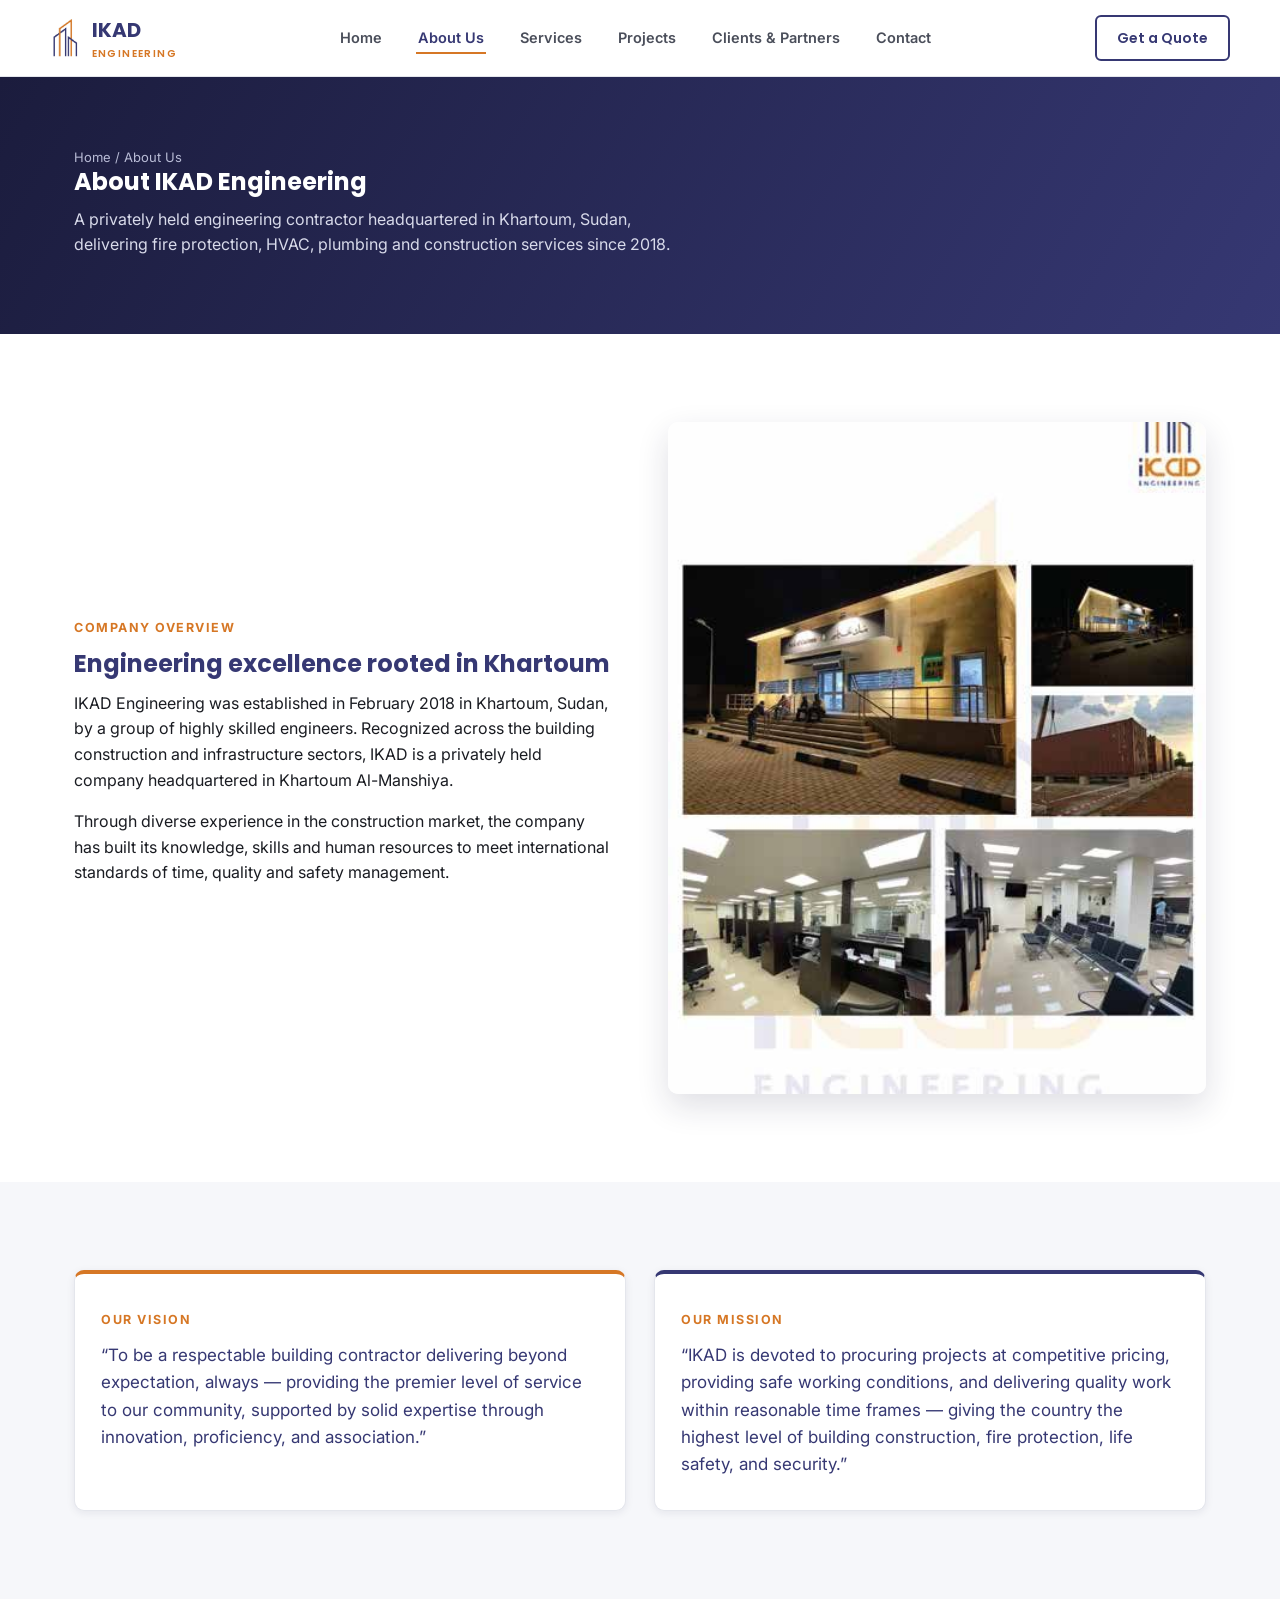
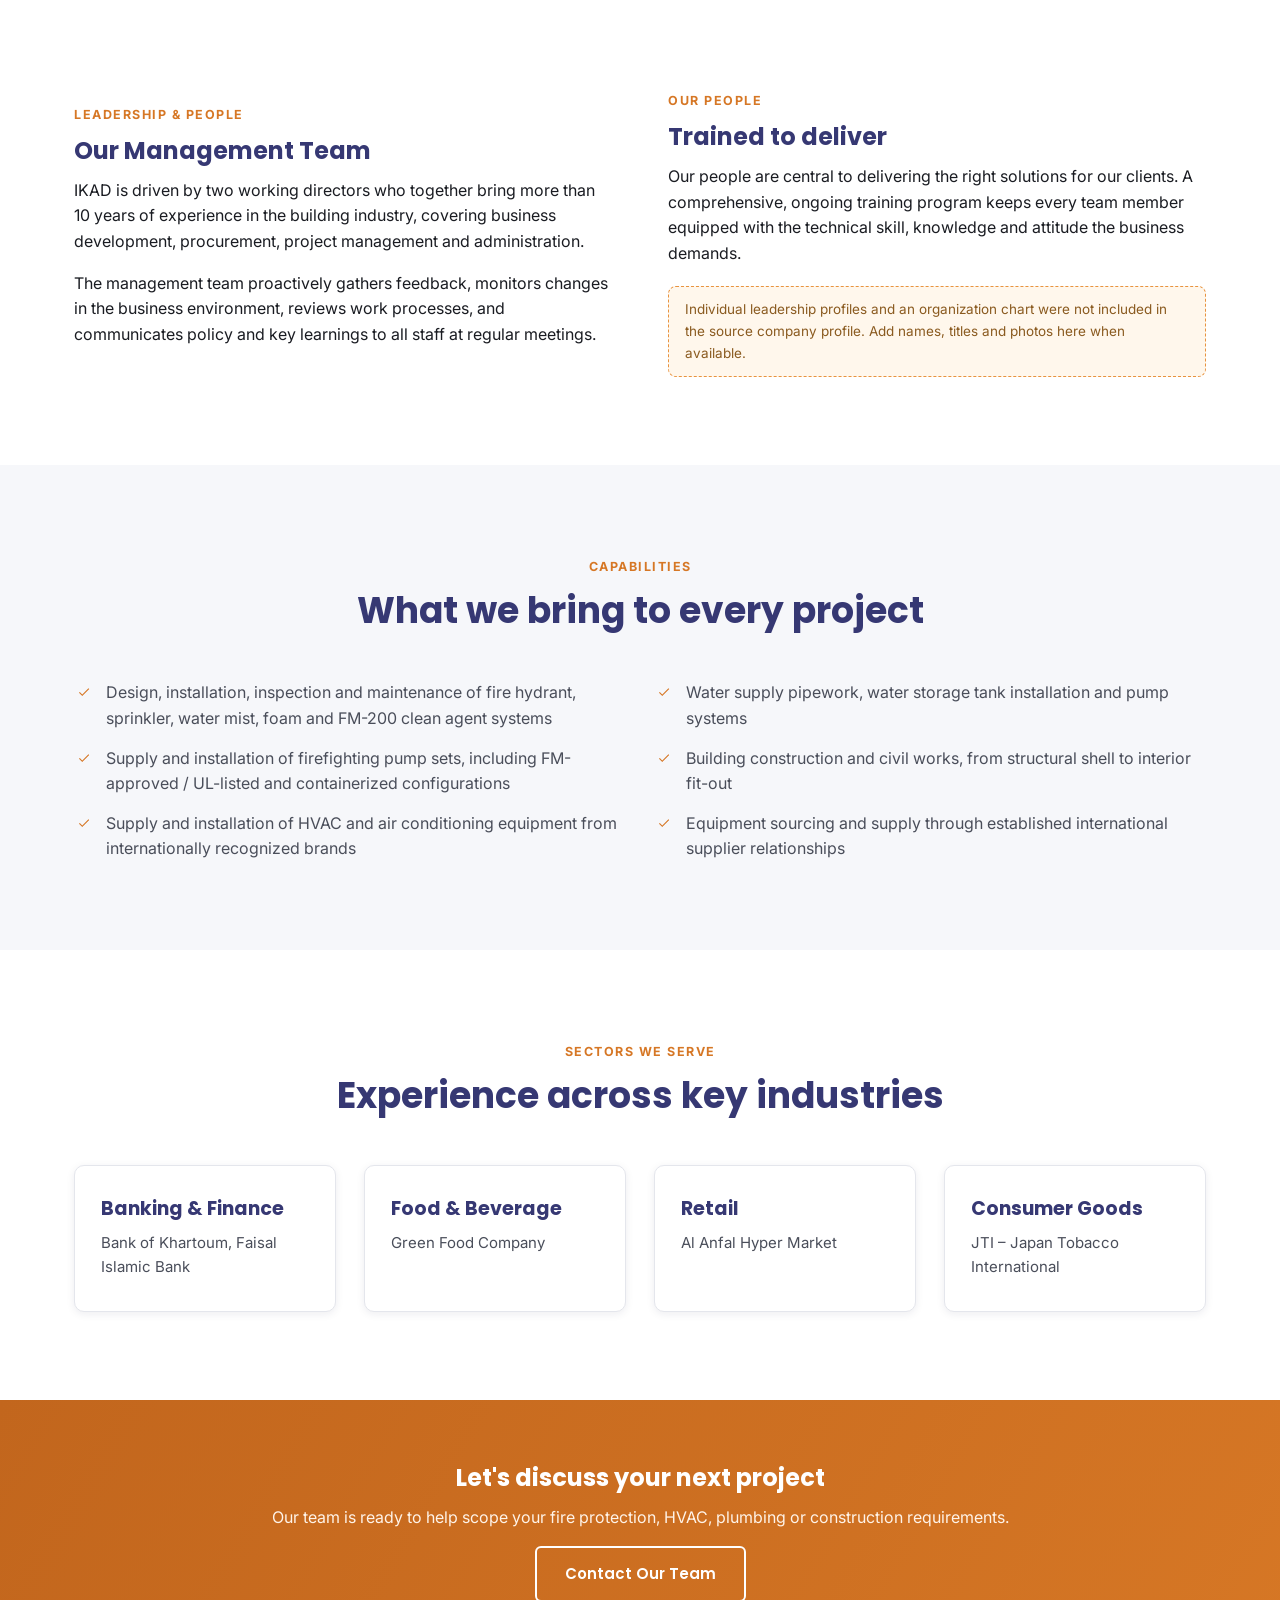
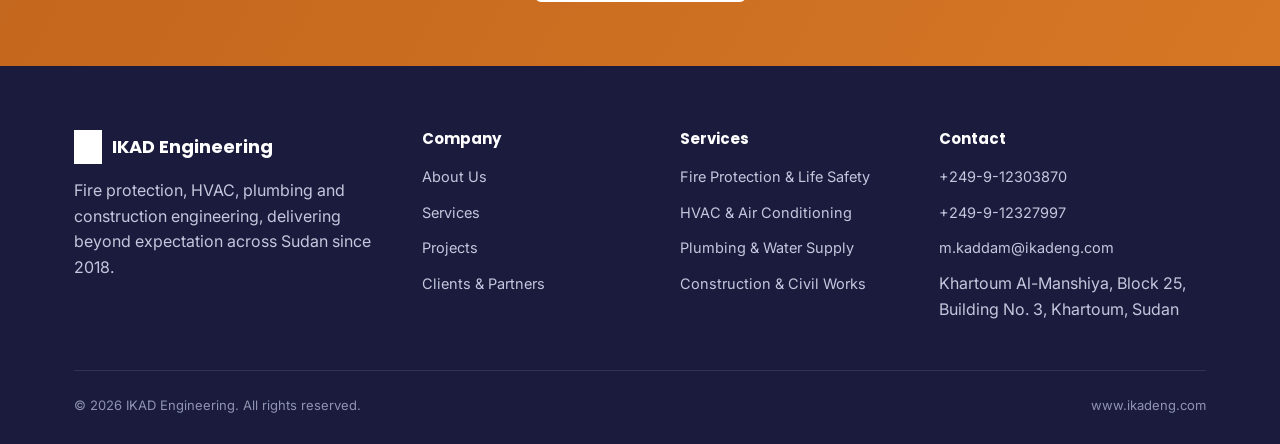
==== about.html @ ea7fb86a "Build IKAD Engineering company profile website Static six-page site (Home, About, Services, Projects" ====
<!DOCTYPE html>
<html lang="en">
<head>
<meta charset="UTF-8">
<meta name="viewport" content="width=device-width, initial-scale=1.0">
<title>About IKAD Engineering | Vision, Mission &amp; Capabilities</title>
<meta name="description" content="Learn about IKAD Engineering — a Khartoum-based contractor established in 2018, our vision, mission, management team and engineering capabilities.">
<link rel="canonical" href="https://www.ikadeng.com/about.html">
<meta property="og:title" content="About IKAD Engineering">
<meta property="og:description" content="Our vision, mission, management team and engineering capabilities.">
<meta property="og:image" content="assets/img/projects/construction-shell.jpg">
<link rel="icon" type="image/png" href="assets/img/brand/favicon-32.png">
<link rel="preconnect" href="https://fonts.googleapis.com">
<link href="https://fonts.googleapis.com/css2?family=Inter:wght@400;500;600;700&family=Poppins:wght@600;700;800&display=swap" rel="stylesheet">
<link rel="stylesheet" href="assets/css/style.css">
<script>document.documentElement.classList.add("js");</script>
</head>
<body>

<header class="site-header">
  <div class="container nav">
    <a href="index.html" class="brand">
      <img src="assets/img/brand/ikad-icon.png" alt="IKAD Engineering logo" width="38" height="46">
      <span>IKAD<span class="brand-sub">ENGINEERING</span></span>
    </a>
    <nav aria-label="Primary">
      <ul class="nav-links">
        <li><a href="index.html">Home</a></li>
        <li><a href="about.html">About Us</a></li>
        <li><a href="services.html">Services</a></li>
        <li><a href="projects.html">Projects</a></li>
        <li><a href="clients.html">Clients &amp; Partners</a></li>
        <li><a href="contact.html">Contact</a></li>
      </ul>
    </nav>
    <div class="nav-cta">
      <a href="contact.html" class="btn btn-outline-dark">Get a Quote</a>
      <button class="nav-toggle" aria-label="Toggle menu" aria-expanded="false"><span></span><span></span><span></span></button>
    </div>
  </div>
</header>

<main>
  <section class="page-hero">
    <div class="container">
      <div class="breadcrumb"><a href="index.html">Home</a> / About Us</div>
      <h1>About IKAD Engineering</h1>
      <p style="color:#d8daea;max-width:60ch;">A privately held engineering contractor headquartered in Khartoum, Sudan, delivering fire protection, HVAC, plumbing and construction services since 2018.</p>
    </div>
  </section>

  <section>
    <div class="container two-col">
      <div class="reveal">
        <span class="eyebrow">Company Overview</span>
        <h2>Engineering excellence rooted in Khartoum</h2>
        <p>IKAD Engineering was established in February 2018 in Khartoum, Sudan, by a group of highly skilled engineers. Recognized across the building construction and infrastructure sectors, IKAD is a privately held company headquartered in Khartoum Al-Manshiya.</p>
        <p>Through diverse experience in the construction market, the company has built its knowledge, skills and human resources to meet international standards of time, quality and safety management.</p>
      </div>
      <div class="hero-media reveal">
        <img src="assets/img/projects/construction-shell.jpg" alt="Building under construction, part of IKAD Engineering's civil works" loading="lazy">
      </div>
    </div>
  </section>

  <section class="bg-soft">
    <div class="container">
      <div class="grid grid-2">
        <div class="card reveal" style="border-top:4px solid var(--orange-500);">
          <span class="eyebrow">Our Vision</span>
          <p style="font-size:17px;color:var(--navy-700);">&ldquo;To be a respectable building contractor delivering beyond expectation, always &mdash; providing the premier level of service to our community, supported by solid expertise through innovation, proficiency, and association.&rdquo;</p>
        </div>
        <div class="card reveal" style="border-top:4px solid var(--navy-700);">
          <span class="eyebrow">Our Mission</span>
          <p style="font-size:17px;color:var(--navy-700);">&ldquo;IKAD is devoted to procuring projects at competitive pricing, providing safe working conditions, and delivering quality work within reasonable time frames &mdash; giving the country the highest level of building construction, fire protection, life safety, and security.&rdquo;</p>
        </div>
      </div>
    </div>
  </section>

  <section>
    <div class="container two-col">
      <div class="reveal">
        <span class="eyebrow">Leadership &amp; People</span>
        <h2>Our Management Team</h2>
        <p>IKAD is driven by two working directors who together bring more than 10 years of experience in the building industry, covering business development, procurement, project management and administration.</p>
        <p>The management team proactively gathers feedback, monitors changes in the business environment, reviews work processes, and communicates policy and key learnings to all staff at regular meetings.</p>
      </div>
      <div class="reveal">
        <span class="eyebrow">Our People</span>
        <h2>Trained to deliver</h2>
        <p>Our people are central to delivering the right solutions for our clients. A comprehensive, ongoing training program keeps every team member equipped with the technical skill, knowledge and attitude the business demands.</p>
        <div class="placeholder-note">Individual leadership profiles and an organization chart were not included in the source company profile. Add names, titles and photos here when available.</div>
      </div>
    </div>
  </section>

  <section class="bg-soft">
    <div class="container">
      <div class="section-head center reveal">
        <span class="eyebrow">Capabilities</span>
        <h2>What we bring to every project</h2>
      </div>
      <div class="grid grid-2">
        <ul class="check-list reveal">
          <li>Design, installation, inspection and maintenance of fire hydrant, sprinkler, water mist, foam and FM-200 clean agent systems</li>
          <li>Supply and installation of firefighting pump sets, including FM-approved / UL-listed and containerized configurations</li>
          <li>Supply and installation of HVAC and air conditioning equipment from internationally recognized brands</li>
        </ul>
        <ul class="check-list reveal">
          <li>Water supply pipework, water storage tank installation and pump systems</li>
          <li>Building construction and civil works, from structural shell to interior fit-out</li>
          <li>Equipment sourcing and supply through established international supplier relationships</li>
        </ul>
      </div>
    </div>
  </section>

  <section>
    <div class="container">
      <div class="section-head center reveal">
        <span class="eyebrow">Sectors We Serve</span>
        <h2>Experience across key industries</h2>
      </div>
      <div class="grid grid-4">
        <div class="card reveal"><h3>Banking &amp; Finance</h3><p>Bank of Khartoum, Faisal Islamic Bank</p></div>
        <div class="card reveal"><h3>Food &amp; Beverage</h3><p>Green Food Company</p></div>
        <div class="card reveal"><h3>Retail</h3><p>Al Anfal Hyper Market</p></div>
        <div class="card reveal"><h3>Consumer Goods</h3><p>JTI &ndash; Japan Tobacco International</p></div>
      </div>
    </div>
  </section>

  <section class="cta-band">
    <div class="container">
      <h2>Let's discuss your next project</h2>
      <p>Our team is ready to help scope your fire protection, HVAC, plumbing or construction requirements.</p>
      <a href="contact.html" class="btn btn-outline">Contact Our Team</a>
    </div>
  </section>
</main>

<footer class="site-footer">
  <div class="container">
    <div class="footer-grid">
      <div>
        <div class="footer-brand">
          <img src="assets/img/brand/ikad-icon.png" alt="">
          <span>IKAD Engineering</span>
        </div>
        <p>Fire protection, HVAC, plumbing and construction engineering, delivering beyond expectation across Sudan since 2018.</p>
      </div>
      <div>
        <h4>Company</h4>
        <ul>
          <li><a href="about.html">About Us</a></li>
          <li><a href="services.html">Services</a></li>
          <li><a href="projects.html">Projects</a></li>
          <li><a href="clients.html">Clients &amp; Partners</a></li>
        </ul>
      </div>
      <div>
        <h4>Services</h4>
        <ul>
          <li><a href="services.html#fire-protection">Fire Protection &amp; Life Safety</a></li>
          <li><a href="services.html#hvac">HVAC &amp; Air Conditioning</a></li>
          <li><a href="services.html#plumbing">Plumbing &amp; Water Supply</a></li>
          <li><a href="services.html#construction">Construction &amp; Civil Works</a></li>
        </ul>
      </div>
      <div>
        <h4>Contact</h4>
        <ul>
          <li><a href="tel:+249912303870">+249-9-12303870</a></li>
          <li><a href="tel:+249912327997">+249-9-12327997</a></li>
          <li><a href="mailto:m.kaddam@ikadeng.com">m.kaddam@ikadeng.com</a></li>
          <li>Khartoum Al-Manshiya, Block 25, Building No. 3, Khartoum, Sudan</li>
        </ul>
      </div>
    </div>
    <div class="footer-bottom">
      <span>&copy; <span data-year></span> IKAD Engineering. All rights reserved.</span>
      <span>www.ikadeng.com</span>
    </div>
  </div>
</footer>
<div class="mobile-bar">
  <div class="row">
    <a class="call" href="tel:+249912303870">Call Us</a>
    <a class="email" href="mailto:m.kaddam@ikadeng.com">Email Us</a>
  </div>
</div>
<script src="assets/js/main.js"></script>
</body>
</html>
---- assets/css/style.css ----
/* IKAD Engineering — brand colors extracted directly from the company logo */
:root{
  --navy-900:#1b1c3d;
  --navy-800:#242659;
  --navy-700:#363873; /* primary brand navy */
  --navy-600:#454894;
  --orange-600:#c2661d;
  --orange-500:#d67725; /* primary brand orange */
  --orange-400:#e8933f;
  --orange-100:#fbe8d6;
  --ink:#1a1c22;
  --ink-soft:#4a4e5a;
  --paper:#ffffff;
  --paper-soft:#f6f7fa;
  --line:#e4e6ec;
  --radius:10px;
  --shadow-sm:0 2px 8px rgba(27,28,61,0.08);
  --shadow-md:0 12px 32px rgba(27,28,61,0.14);
  --container:1180px;
  --font-head:"Poppins", "Segoe UI", Arial, sans-serif;
  --font-body:"Inter", "Segoe UI", Arial, sans-serif;
}

*,*::before,*::after{box-sizing:border-box;}
html{scroll-behavior:smooth;}
body{
  margin:0;
  font-family:var(--font-body);
  color:var(--ink);
  background:var(--paper);
  line-height:1.6;
  -webkit-font-smoothing:antialiased;
}
img{max-width:100%;display:block;}
a{color:inherit;text-decoration:none;}
h1,h2,h3,h4{font-family:var(--font-head);line-height:1.2;margin:0 0 .5em;color:var(--navy-700);}
p{margin:0 0 1em;}
ul{margin:0;padding:0;}
.container{max-width:var(--container);margin:0 auto;padding:0 24px;}
.visually-hidden{position:absolute;width:1px;height:1px;overflow:hidden;clip:rect(0,0,0,0);white-space:nowrap;}
section{padding:88px 0;}
@media (max-width:768px){ section{padding:56px 0;} }

/* Buttons */
.btn{
  display:inline-flex;align-items:center;justify-content:center;gap:8px;
  padding:14px 28px;border-radius:6px;font-weight:600;font-size:15px;
  border:2px solid transparent;cursor:pointer;transition:all .2s ease;
  font-family:var(--font-head);
}
.btn-primary{background:var(--orange-500);color:#fff;}
.btn-primary:hover{background:var(--orange-600);}
.btn-outline{border-color:#fff;color:#fff;}
.btn-outline:hover{background:#fff;color:var(--navy-700);}
.btn-outline-dark{border-color:var(--navy-700);color:var(--navy-700);}
.btn-outline-dark:hover{background:var(--navy-700);color:#fff;}

/* Header */
.site-header{
  position:sticky;top:0;z-index:100;background:rgba(255,255,255,.97);
  border-bottom:1px solid var(--line);backdrop-filter:blur(6px);
}
.nav{display:flex;align-items:center;justify-content:space-between;padding:14px 0;}
.brand{display:flex;align-items:center;gap:10px;font-family:var(--font-head);font-weight:700;font-size:20px;color:var(--navy-700);}
.brand img{height:38px;width:auto;}
.brand .brand-sub{display:block;font-size:10px;letter-spacing:.14em;font-weight:600;color:var(--orange-500);}
.nav-links{display:flex;gap:32px;list-style:none;align-items:center;}
.nav-links a{font-weight:600;font-size:14.5px;color:var(--ink-soft);padding:6px 2px;border-bottom:2px solid transparent;transition:all .2s;}
.nav-links a:hover,.nav-links a.active{color:var(--navy-700);border-color:var(--orange-500);}
.nav-cta{display:flex;align-items:center;gap:14px;}
.nav-cta .btn{padding:10px 20px;font-size:14px;}
.nav-toggle{display:none;background:none;border:none;cursor:pointer;padding:6px;}
.nav-toggle span{display:block;width:24px;height:2px;background:var(--navy-700);margin:5px 0;transition:.2s;}

@media (max-width:960px){
  .nav-links{
    position:fixed;top:64px;right:0;left:0;height:calc(100vh - 64px);background:#fff;flex-direction:column;
    padding:32px 24px;gap:20px;transform:translateX(100%);transition:transform .25s ease;
    overflow-y:auto;
  }
  .nav-links.open{transform:translateX(0);}
  .nav-toggle{display:block;}
  .nav-cta .btn-outline-dark{display:none;}
}

/* Hero */
.hero{
  position:relative;color:#fff;background:linear-gradient(135deg,var(--navy-900) 0%,var(--navy-700) 60%,var(--navy-600) 100%);
  padding:120px 0 100px;overflow:hidden;
}
.hero::after{
  content:"";position:absolute;right:-10%;top:-20%;width:60%;height:140%;
  background:radial-gradient(circle,rgba(214,119,37,.25) 0%,rgba(214,119,37,0) 70%);
}
.hero .container{position:relative;z-index:1;display:grid;grid-template-columns:1.1fr .9fr;gap:56px;align-items:center;}
.hero-eyebrow{display:inline-block;color:var(--orange-400);font-weight:700;letter-spacing:.12em;font-size:13px;text-transform:uppercase;margin-bottom:18px;}
.hero h1{color:#fff;font-size:clamp(32px,4.4vw,52px);margin-bottom:20px;}
.hero p.lead{color:#d8daea;font-size:18px;max-width:52ch;margin-bottom:32px;}
.hero-actions{display:flex;gap:16px;flex-wrap:wrap;margin-bottom:40px;}
.hero-stats{display:flex;gap:36px;flex-wrap:wrap;}
.hero-stats div{border-left:3px solid var(--orange-500);padding-left:14px;}
.hero-stats strong{display:block;font-family:var(--font-head);font-size:26px;color:#fff;}
.hero-stats span{font-size:13px;color:#c3c6dc;}
.hero-media{position:relative;border-radius:var(--radius);overflow:hidden;box-shadow:var(--shadow-md);}
.hero-media img{width:100%;height:100%;object-fit:cover;aspect-ratio:4/5;}
@media (max-width:900px){
  .hero .container{grid-template-columns:1fr;}
  .hero{padding:56px 0 64px;}
}

/* Section headers */
.section-head{max-width:720px;margin:0 0 48px;}
.eyebrow{display:inline-block;color:var(--orange-500);font-weight:700;letter-spacing:.12em;font-size:12.5px;text-transform:uppercase;margin-bottom:12px;}
.section-head h2{font-size:clamp(26px,3vw,36px);}
.section-head p{color:var(--ink-soft);font-size:16.5px;}
.section-head.center{margin-left:auto;margin-right:auto;text-align:center;}

/* Cards / grids */
.grid{display:grid;gap:28px;}
.grid-3{grid-template-columns:repeat(3,1fr);}
.grid-4{grid-template-columns:repeat(4,1fr);}
.grid-2{grid-template-columns:repeat(2,1fr);}
@media (max-width:960px){.grid-3,.grid-4{grid-template-columns:repeat(2,1fr);}}
@media (max-width:640px){.grid-3,.grid-4,.grid-2{grid-template-columns:1fr;}}

.card{
  background:#fff;border:1px solid var(--line);border-radius:var(--radius);
  padding:32px 26px;box-shadow:var(--shadow-sm);transition:transform .2s ease,box-shadow .2s ease;
}
.card:hover{transform:translateY(-4px);box-shadow:var(--shadow-md);}
.card .icon{
  width:52px;height:52px;border-radius:12px;background:var(--orange-100);
  display:flex;align-items:center;justify-content:center;margin-bottom:18px;color:var(--orange-500);
}
.card h3{font-size:19px;margin-bottom:10px;}
.card p{color:var(--ink-soft);font-size:15px;margin-bottom:0;}

.bg-soft{background:var(--paper-soft);}
.bg-navy{background:var(--navy-700);color:#fff;}
.bg-navy h2,.bg-navy h3,.bg-navy .eyebrow{color:#fff;}
.bg-navy p{color:#d8daea;}

/* Services */
.service-block{display:grid;grid-template-columns:.85fr 1.15fr;gap:48px;align-items:start;padding:56px 0;border-bottom:1px solid var(--line);}
.service-block:last-child{border-bottom:none;}
.service-block .tag{display:inline-block;background:var(--orange-100);color:var(--orange-600);font-weight:700;font-size:12px;letter-spacing:.08em;text-transform:uppercase;padding:6px 12px;border-radius:20px;margin-bottom:14px;}
.sub-services{display:grid;gap:16px;}
.sub-service{background:var(--paper-soft);border-radius:8px;padding:18px 20px;border-left:3px solid var(--orange-500);}
.sub-service h4{margin:0 0 6px;font-size:16px;color:var(--navy-700);}
.sub-service p{margin:0;font-size:14.5px;color:var(--ink-soft);}
@media (max-width:860px){.service-block{grid-template-columns:1fr;gap:24px;}}

/* Timeline / list */
.check-list{list-style:none;margin:0;padding:0;display:grid;gap:14px;}
.check-list li{display:flex;gap:12px;align-items:flex-start;color:var(--ink-soft);}
.check-list li::before{content:"";flex:0 0 auto;width:20px;height:20px;margin-top:2px;border-radius:50%;background:var(--orange-500);
  -webkit-mask:url("data:image/svg+xml;utf8,<svg xmlns='http://www.w3.org/2000/svg' viewBox='0 0 24 24'><path fill='black' d='M9 16.2 4.8 12l-1.4 1.4L9 19 21 7l-1.4-1.4z'/></svg>") center/14px no-repeat;
  mask:url("data:image/svg+xml;utf8,<svg xmlns='http://www.w3.org/2000/svg' viewBox='0 0 24 24'><path fill='black' d='M9 16.2 4.8 12l-1.4 1.4L9 19 21 7l-1.4-1.4z'/></svg>") center/14px no-repeat;
}

/* Projects */
.filter-bar{display:flex;gap:10px;flex-wrap:wrap;margin-bottom:36px;}
.filter-btn{
  background:#fff;border:1px solid var(--line);color:var(--ink-soft);font-weight:600;font-size:14px;
  padding:9px 18px;border-radius:24px;cursor:pointer;transition:.2s;
}
.filter-btn:hover{border-color:var(--orange-500);color:var(--orange-500);}
.filter-btn.active{background:var(--navy-700);border-color:var(--navy-700);color:#fff;}
.project-card{border:1px solid var(--line);border-radius:var(--radius);overflow:hidden;background:#fff;box-shadow:var(--shadow-sm);transition:transform .2s,box-shadow .2s;}
.project-card:hover{transform:translateY(-4px);box-shadow:var(--shadow-md);}
.project-card .thumb{aspect-ratio:4/3;overflow:hidden;background:var(--paper-soft);}
.project-card .thumb img{width:100%;height:100%;object-fit:cover;}
.project-card .body{padding:20px 22px 24px;}
.project-card .status{display:inline-block;font-size:11.5px;font-weight:700;letter-spacing:.06em;text-transform:uppercase;color:#2f8a4c;background:#e6f6ea;padding:4px 10px;border-radius:20px;margin-bottom:10px;}
.project-card h3{font-size:18px;margin-bottom:4px;}
.project-card .meta{font-size:13.5px;color:var(--ink-soft);margin-bottom:10px;}
.project-card .scope{font-size:14px;color:var(--ink-soft);}

/* Logos strip */
.logo-strip{display:flex;flex-wrap:wrap;gap:36px;align-items:center;justify-content:center;}
.logo-strip .chip{
  border:1px solid var(--line);border-radius:8px;padding:14px 22px;font-weight:700;
  color:var(--navy-700);background:#fff;font-family:var(--font-head);font-size:15px;letter-spacing:.02em;
}

/* Timeline management */
.two-col{display:grid;grid-template-columns:1fr 1fr;gap:56px;align-items:center;}
@media (max-width:860px){.two-col{grid-template-columns:1fr;}}

/* CTA band */
.cta-band{background:linear-gradient(120deg,var(--orange-600),var(--orange-500));color:#fff;padding:64px 0;text-align:center;}
.cta-band h2{color:#fff;}
.cta-band p{color:#fff3e8;}

/* Contact */
.contact-grid{display:grid;grid-template-columns:.9fr 1.1fr;gap:48px;}
@media (max-width:860px){.contact-grid{grid-template-columns:1fr;}}
.contact-info-card{background:var(--navy-700);color:#fff;border-radius:var(--radius);padding:36px;}
.contact-info-card h3{color:#fff;}
.contact-info-item{display:flex;gap:14px;margin-bottom:22px;align-items:flex-start;}
.contact-info-item .ico{flex:0 0 auto;width:38px;height:38px;border-radius:8px;background:rgba(255,255,255,.12);display:flex;align-items:center;justify-content:center;}
.contact-info-item a,.contact-info-item span{color:#e4e6f4;font-size:14.5px;}
.form-field{margin-bottom:20px;}
.form-field label{display:block;font-weight:600;font-size:14px;margin-bottom:6px;color:var(--navy-700);}
.form-field input,.form-field select,.form-field textarea{
  width:100%;padding:13px 14px;border:1px solid var(--line);border-radius:6px;font-family:var(--font-body);font-size:15px;
  background:#fff;transition:border-color .2s;
}
.form-field input:focus,.form-field select:focus,.form-field textarea:focus{outline:none;border-color:var(--orange-500);}
.form-row{display:grid;grid-template-columns:1fr 1fr;gap:20px;}
@media (max-width:600px){.form-row{grid-template-columns:1fr;}}
.form-note{font-size:13px;color:var(--ink-soft);margin-top:10px;}
.map-wrap{border-radius:var(--radius);overflow:hidden;border:1px solid var(--line);margin-top:28px;}
.map-wrap iframe{width:100%;height:320px;border:0;display:block;}

/* Footer */
.site-footer{background:var(--navy-900);color:#c3c6dc;padding:64px 0 28px;}
.footer-grid{display:grid;grid-template-columns:1.4fr 1fr 1fr 1.2fr;gap:36px;margin-bottom:48px;}
@media (max-width:860px){.footer-grid{grid-template-columns:1fr 1fr;}}
@media (max-width:520px){.footer-grid{grid-template-columns:1fr;}}
.footer-grid h4{color:#fff;font-size:15px;margin-bottom:16px;}
.footer-grid ul{list-style:none;display:grid;gap:10px;}
.footer-grid a{font-size:14.5px;color:#c3c6dc;transition:color .2s;}
.footer-grid a:hover{color:var(--orange-400);}
.footer-brand{display:flex;align-items:center;gap:10px;margin-bottom:14px;}
.footer-brand img{height:34px;filter:brightness(0) invert(1);}
.footer-brand span{font-family:var(--font-head);font-weight:700;color:#fff;font-size:18px;}
.footer-bottom{border-top:1px solid rgba(255,255,255,.1);padding-top:24px;display:flex;justify-content:space-between;flex-wrap:wrap;gap:12px;font-size:13px;color:#8f93b0;}

/* Sticky mobile call/whatsapp bar */
.mobile-bar{
  display:none;position:fixed;bottom:0;left:0;right:0;z-index:200;background:#fff;
  border-top:1px solid var(--line);box-shadow:0 -4px 16px rgba(0,0,0,.08);
}
.mobile-bar .row{display:flex;}
.mobile-bar a{flex:1;text-align:center;padding:14px 8px;font-weight:700;font-size:14px;}
.mobile-bar a.call{background:var(--navy-700);color:#fff;}
.mobile-bar a.email{background:var(--orange-500);color:#fff;}
@media (max-width:640px){
  .mobile-bar{display:block;}
  body{padding-bottom:54px;}
}

/* Reveal animation — only hides content once JS confirms it can reveal it again
   (see the inline script in <head>); without JS, .reveal content is fully visible. */
.js .reveal{opacity:0;transform:translateY(18px);transition:opacity .6s ease,transform .6s ease;}
.js .reveal.in{opacity:1;transform:none;}
@media (prefers-reduced-motion: reduce){
  .js .reveal{opacity:1;transform:none;transition:none;}
  html{scroll-behavior:auto;}
}

/* Page hero (interior pages) */
.page-hero{background:linear-gradient(120deg,var(--navy-900),var(--navy-700));color:#fff;padding:70px 0 60px;}
.page-hero h1{color:#fff;margin-bottom:10px;}
.breadcrumb{font-size:13px;color:#b9bcd6;}
.breadcrumb a{color:#b9bcd6;}
.breadcrumb a:hover{color:#fff;}

.placeholder-note{
  background:#fff7ec;border:1px dashed var(--orange-400);color:#8a5a1f;font-size:13.5px;
  padding:12px 16px;border-radius:8px;margin-top:20px;
}
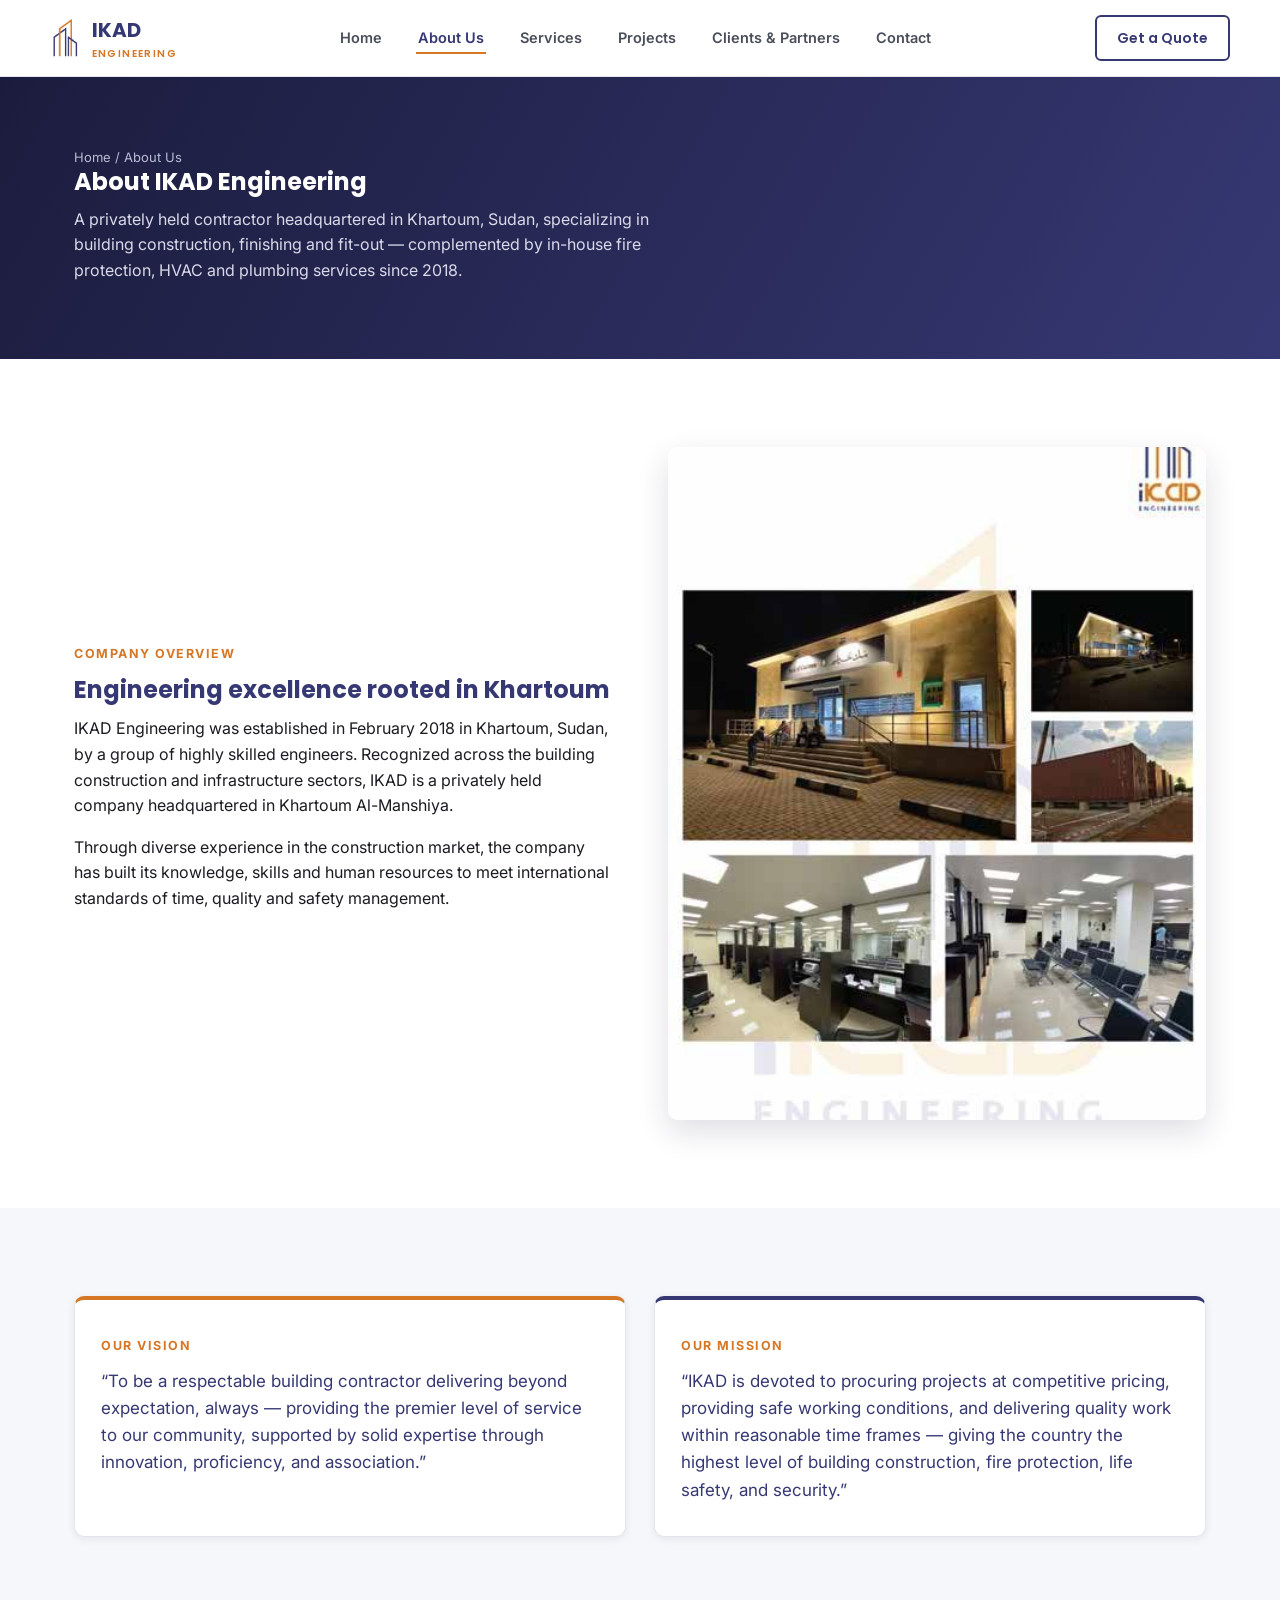
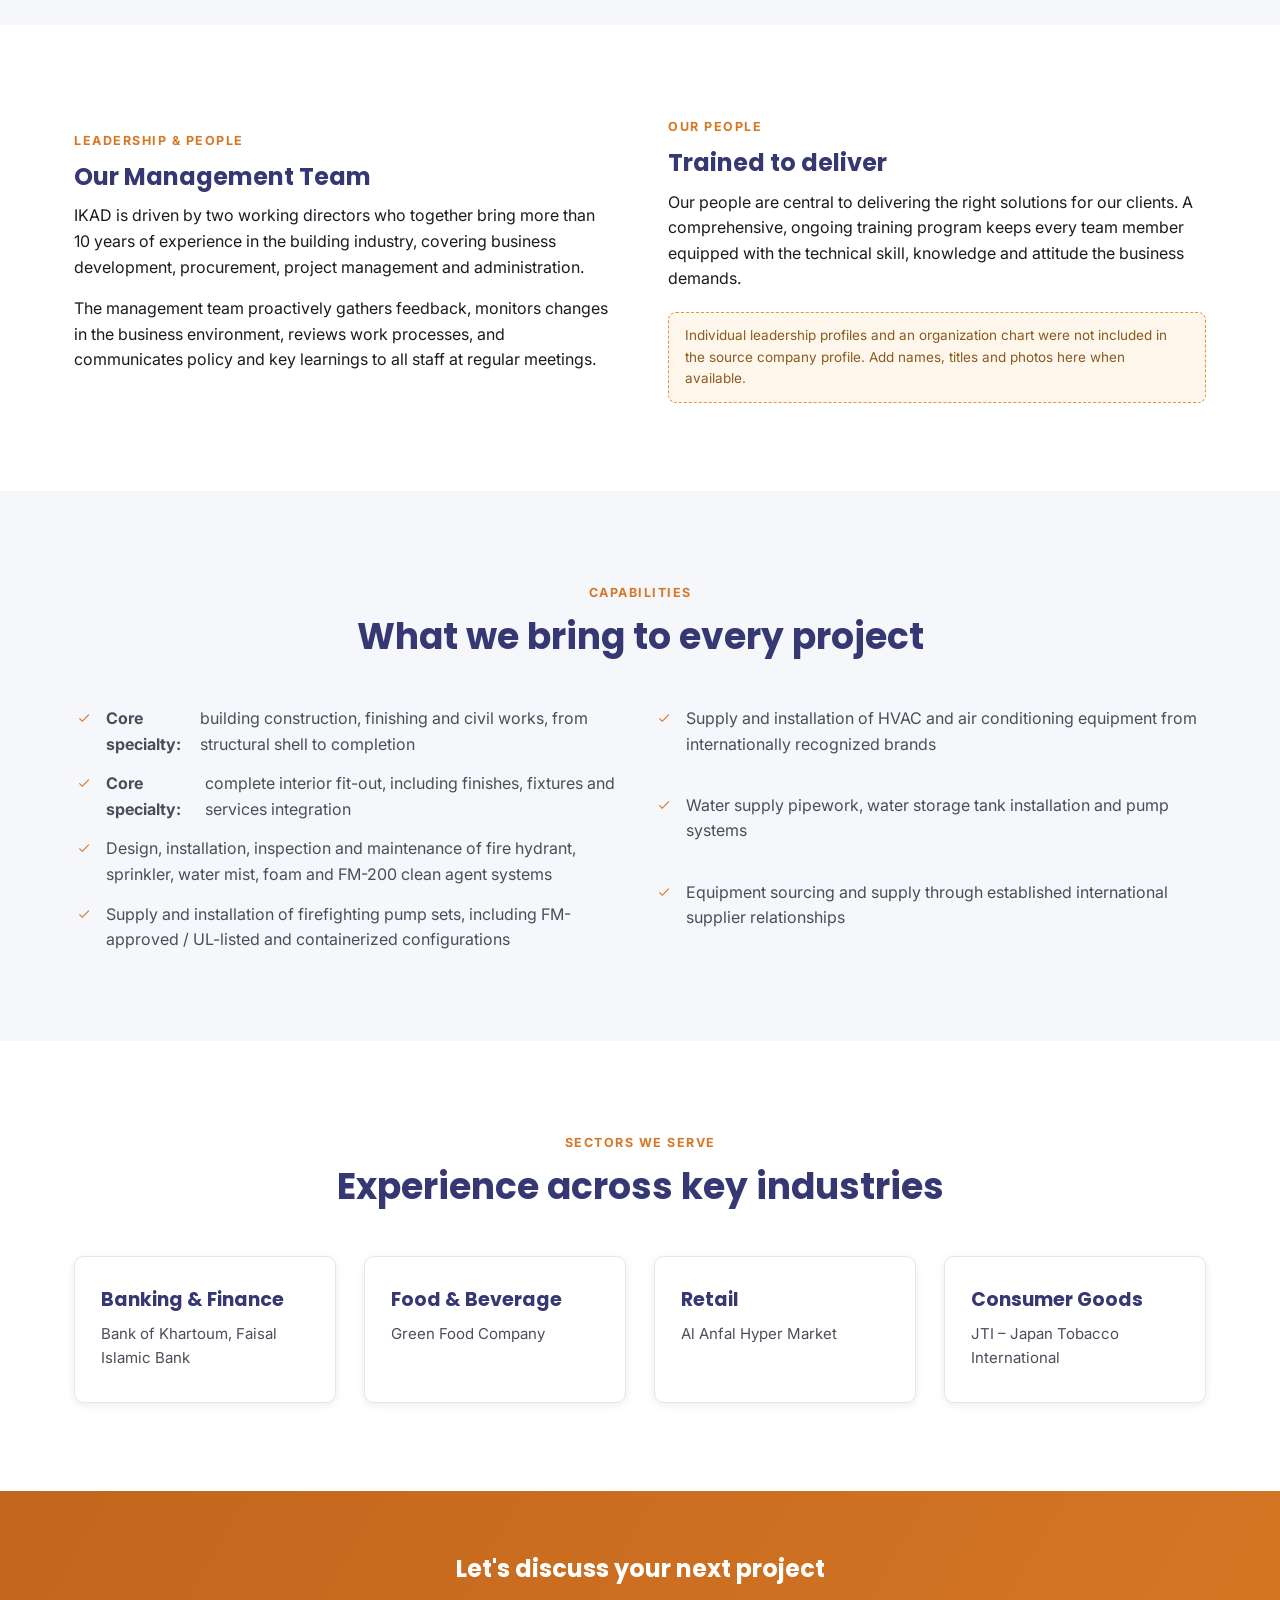
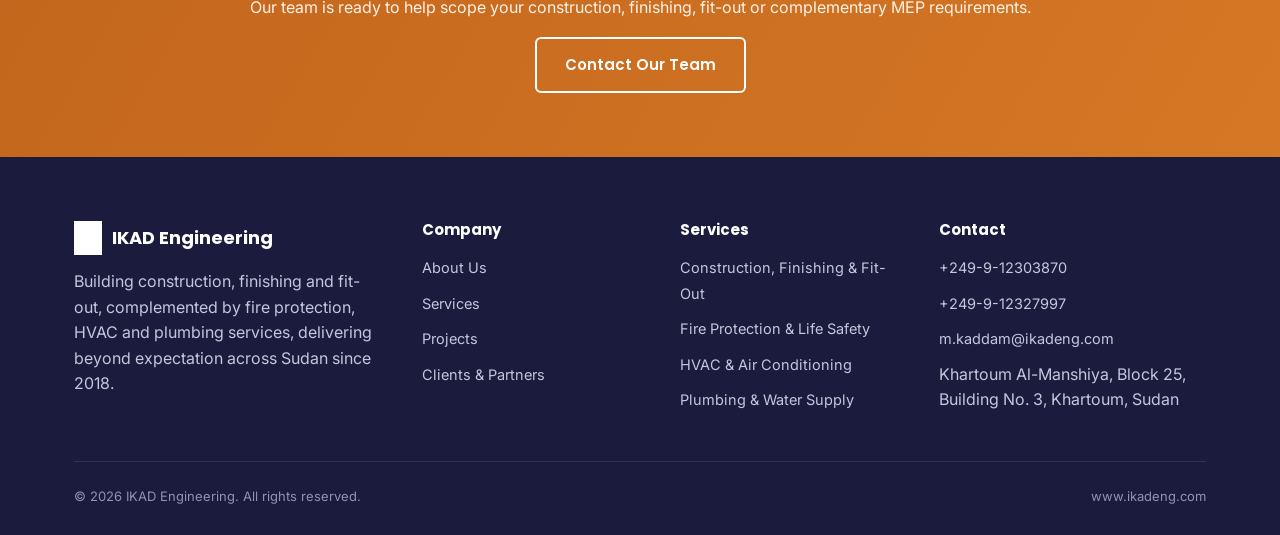
==== commit 412c1341: "Reposition building construction, finishing and fit-out as core specialty Fire protection, HVAC, plu" ====
--- a/about.html
+++ b/about.html
@@ -4,7 +4,7 @@
 <meta charset="UTF-8">
 <meta name="viewport" content="width=device-width, initial-scale=1.0">
 <title>About IKAD Engineering | Vision, Mission &amp; Capabilities</title>
-<meta name="description" content="Learn about IKAD Engineering — a Khartoum-based contractor established in 2018, our vision, mission, management team and engineering capabilities.">
+<meta name="description" content="Learn about IKAD Engineering — a Khartoum-based contractor established in 2018 specializing in building construction, finishing and fit-out.">
 <link rel="canonical" href="https://www.ikadeng.com/about.html">
 <meta property="og:title" content="About IKAD Engineering">
 <meta property="og:description" content="Our vision, mission, management team and engineering capabilities.">
@@ -45,7 +45,7 @@
     <div class="container">
       <div class="breadcrumb"><a href="index.html">Home</a> / About Us</div>
       <h1>About IKAD Engineering</h1>
-      <p style="color:#d8daea;max-width:60ch;">A privately held engineering contractor headquartered in Khartoum, Sudan, delivering fire protection, HVAC, plumbing and construction services since 2018.</p>
+      <p style="color:#d8daea;max-width:60ch;">A privately held contractor headquartered in Khartoum, Sudan, specializing in building construction, finishing and fit-out &mdash; complemented by in-house fire protection, HVAC and plumbing services since 2018.</p>
     </div>
   </section>
 
@@ -103,13 +103,14 @@
       </div>
       <div class="grid grid-2">
         <ul class="check-list reveal">
+          <li><strong>Core specialty:</strong> building construction, finishing and civil works, from structural shell to completion</li>
+          <li><strong>Core specialty:</strong> complete interior fit-out, including finishes, fixtures and services integration</li>
           <li>Design, installation, inspection and maintenance of fire hydrant, sprinkler, water mist, foam and FM-200 clean agent systems</li>
           <li>Supply and installation of firefighting pump sets, including FM-approved / UL-listed and containerized configurations</li>
-          <li>Supply and installation of HVAC and air conditioning equipment from internationally recognized brands</li>
         </ul>
         <ul class="check-list reveal">
+          <li>Supply and installation of HVAC and air conditioning equipment from internationally recognized brands</li>
           <li>Water supply pipework, water storage tank installation and pump systems</li>
-          <li>Building construction and civil works, from structural shell to interior fit-out</li>
           <li>Equipment sourcing and supply through established international supplier relationships</li>
         </ul>
       </div>
@@ -134,7 +135,7 @@
   <section class="cta-band">
     <div class="container">
       <h2>Let's discuss your next project</h2>
-      <p>Our team is ready to help scope your fire protection, HVAC, plumbing or construction requirements.</p>
+      <p>Our team is ready to help scope your construction, finishing, fit-out or complementary MEP requirements.</p>
       <a href="contact.html" class="btn btn-outline">Contact Our Team</a>
     </div>
   </section>
@@ -148,7 +149,7 @@
           <img src="assets/img/brand/ikad-icon.png" alt="">
           <span>IKAD Engineering</span>
         </div>
-        <p>Fire protection, HVAC, plumbing and construction engineering, delivering beyond expectation across Sudan since 2018.</p>
+        <p>Building construction, finishing and fit-out, complemented by fire protection, HVAC and plumbing services, delivering beyond expectation across Sudan since 2018.</p>
       </div>
       <div>
         <h4>Company</h4>
@@ -162,10 +163,10 @@
       <div>
         <h4>Services</h4>
         <ul>
+          <li><a href="services.html#construction">Construction, Finishing &amp; Fit-Out</a></li>
           <li><a href="services.html#fire-protection">Fire Protection &amp; Life Safety</a></li>
           <li><a href="services.html#hvac">HVAC &amp; Air Conditioning</a></li>
           <li><a href="services.html#plumbing">Plumbing &amp; Water Supply</a></li>
-          <li><a href="services.html#construction">Construction &amp; Civil Works</a></li>
         </ul>
       </div>
       <div>
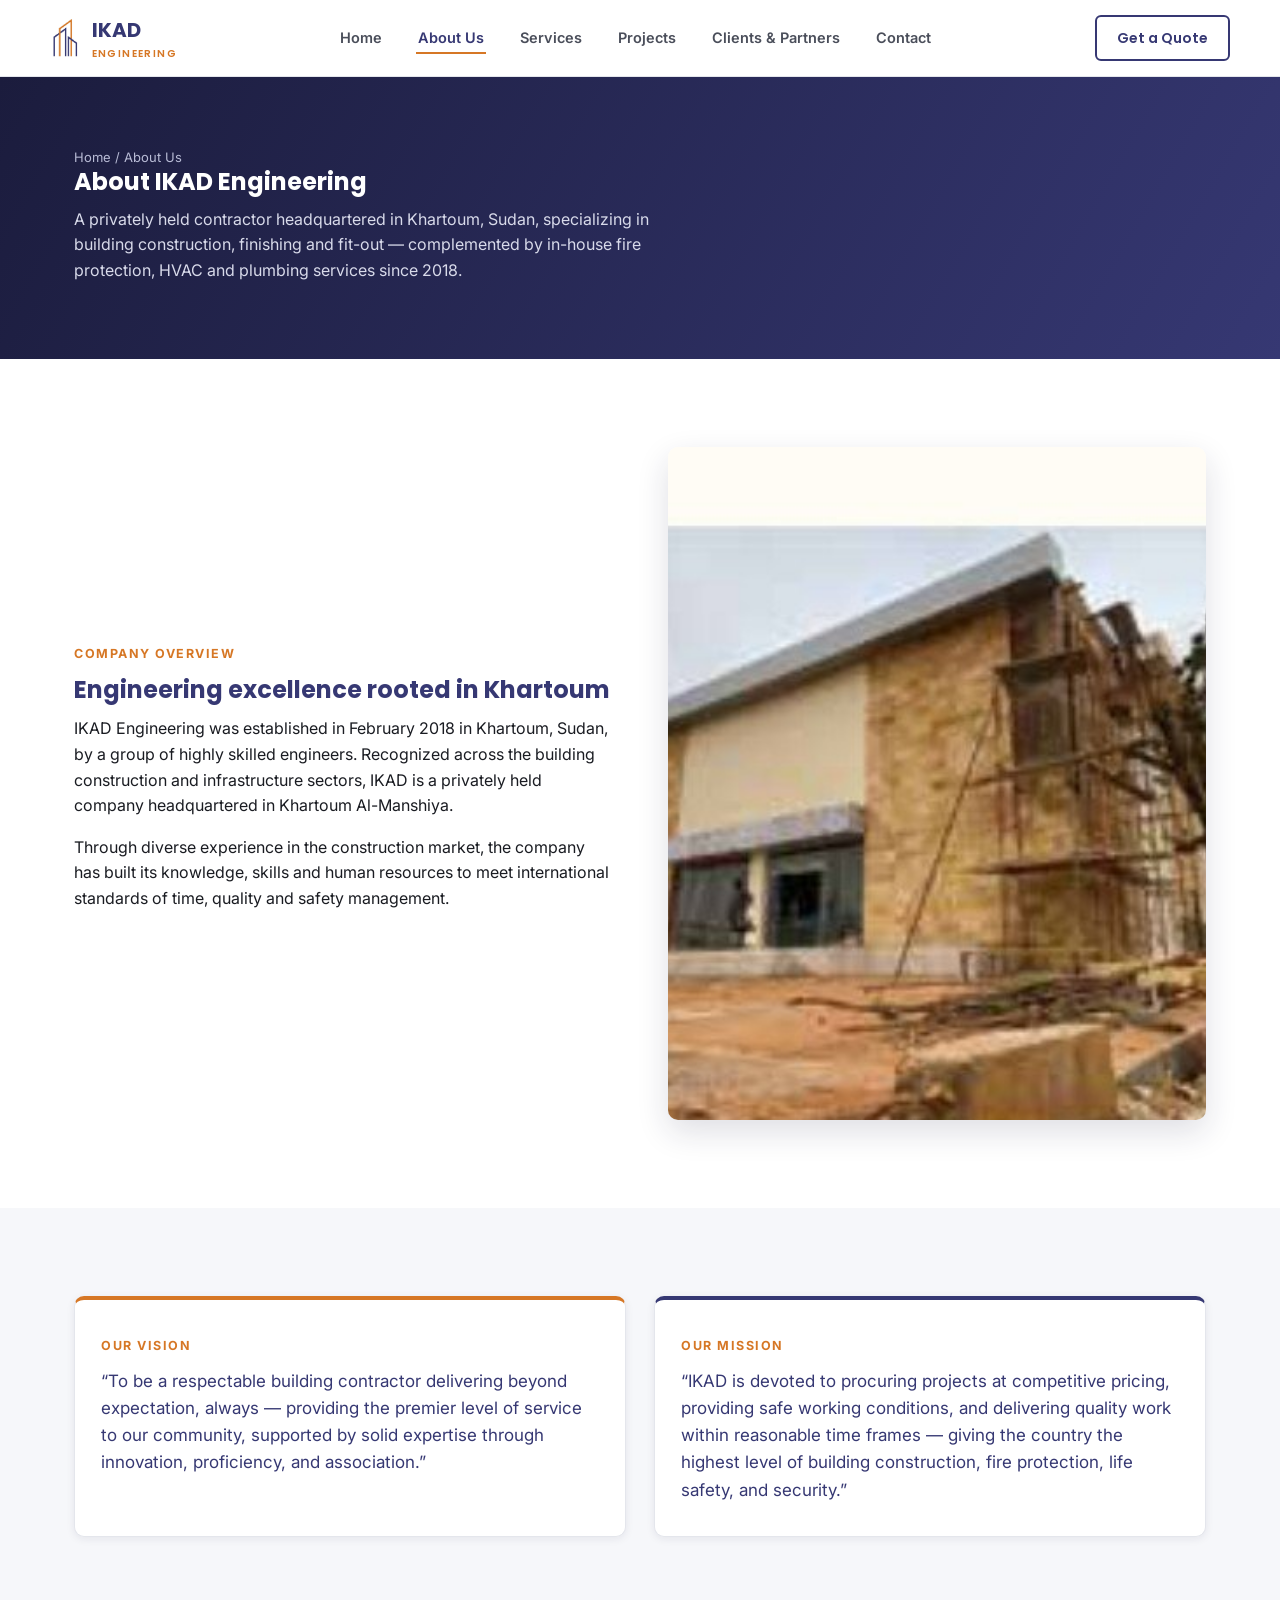
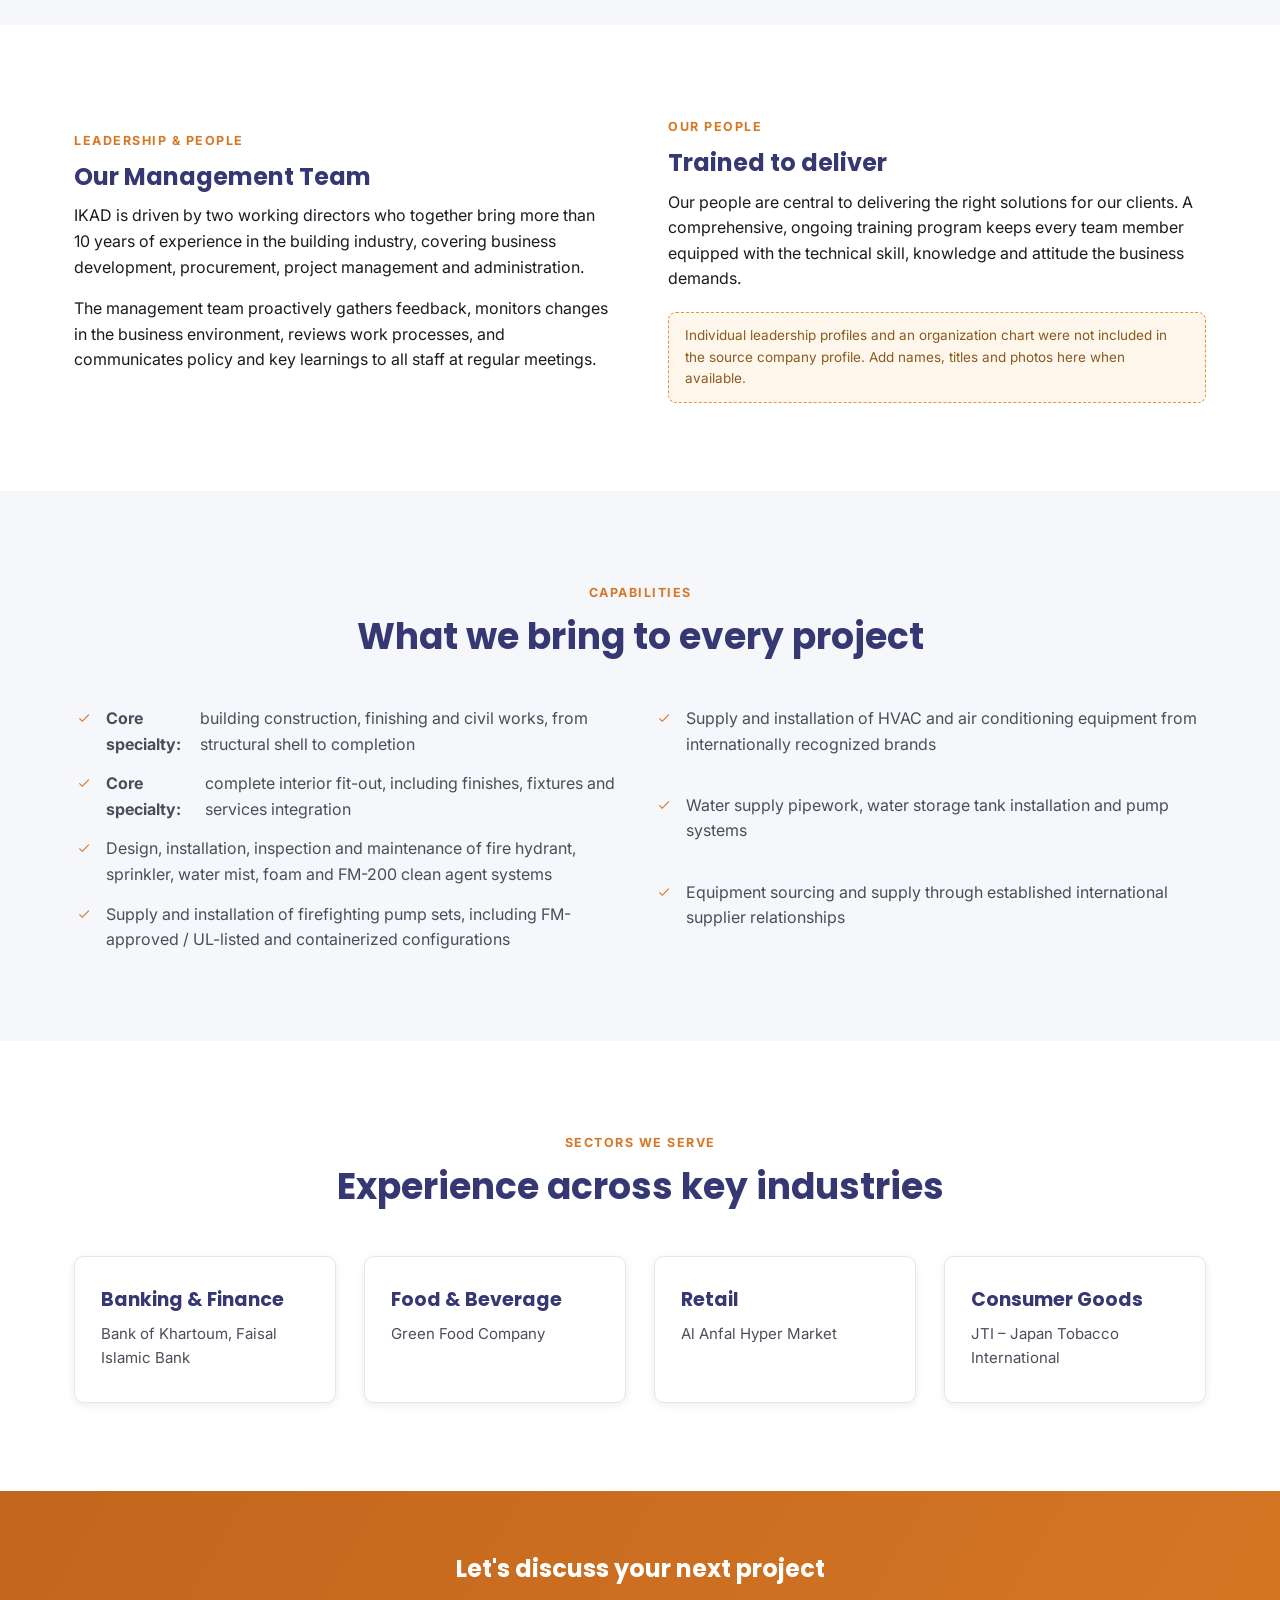
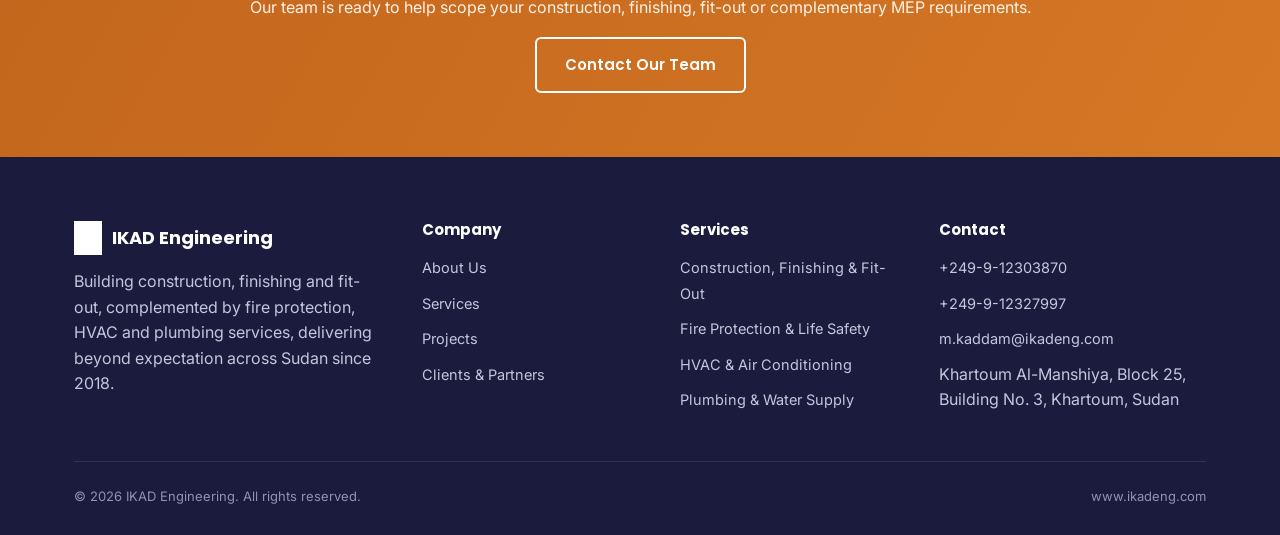
==== commit 89004263: "Fix project photo mismatches and duplicates Re-verified every project photo against the original 202" ====
--- a/about.html
+++ b/about.html
@@ -8,7 +8,7 @@
 <link rel="canonical" href="https://www.ikadeng.com/about.html">
 <meta property="og:title" content="About IKAD Engineering">
 <meta property="og:description" content="Our vision, mission, management team and engineering capabilities.">
-<meta property="og:image" content="assets/img/projects/construction-shell.jpg">
+<meta property="og:image" content="assets/img/projects/bahri-branch-construction.jpg">
 <link rel="icon" type="image/png" href="assets/img/brand/favicon-32.png">
 <link rel="preconnect" href="https://fonts.googleapis.com">
 <link href="https://fonts.googleapis.com/css2?family=Inter:wght@400;500;600;700&family=Poppins:wght@600;700;800&display=swap" rel="stylesheet">
@@ -58,7 +58,7 @@
         <p>Through diverse experience in the construction market, the company has built its knowledge, skills and human resources to meet international standards of time, quality and safety management.</p>
       </div>
       <div class="hero-media reveal">
-        <img src="assets/img/projects/construction-shell.jpg" alt="Building under construction, part of IKAD Engineering's civil works" loading="lazy">
+        <img src="assets/img/projects/bahri-branch-construction.jpg" alt="Building under construction, part of IKAD Engineering's civil works" loading="lazy">
       </div>
     </div>
   </section>
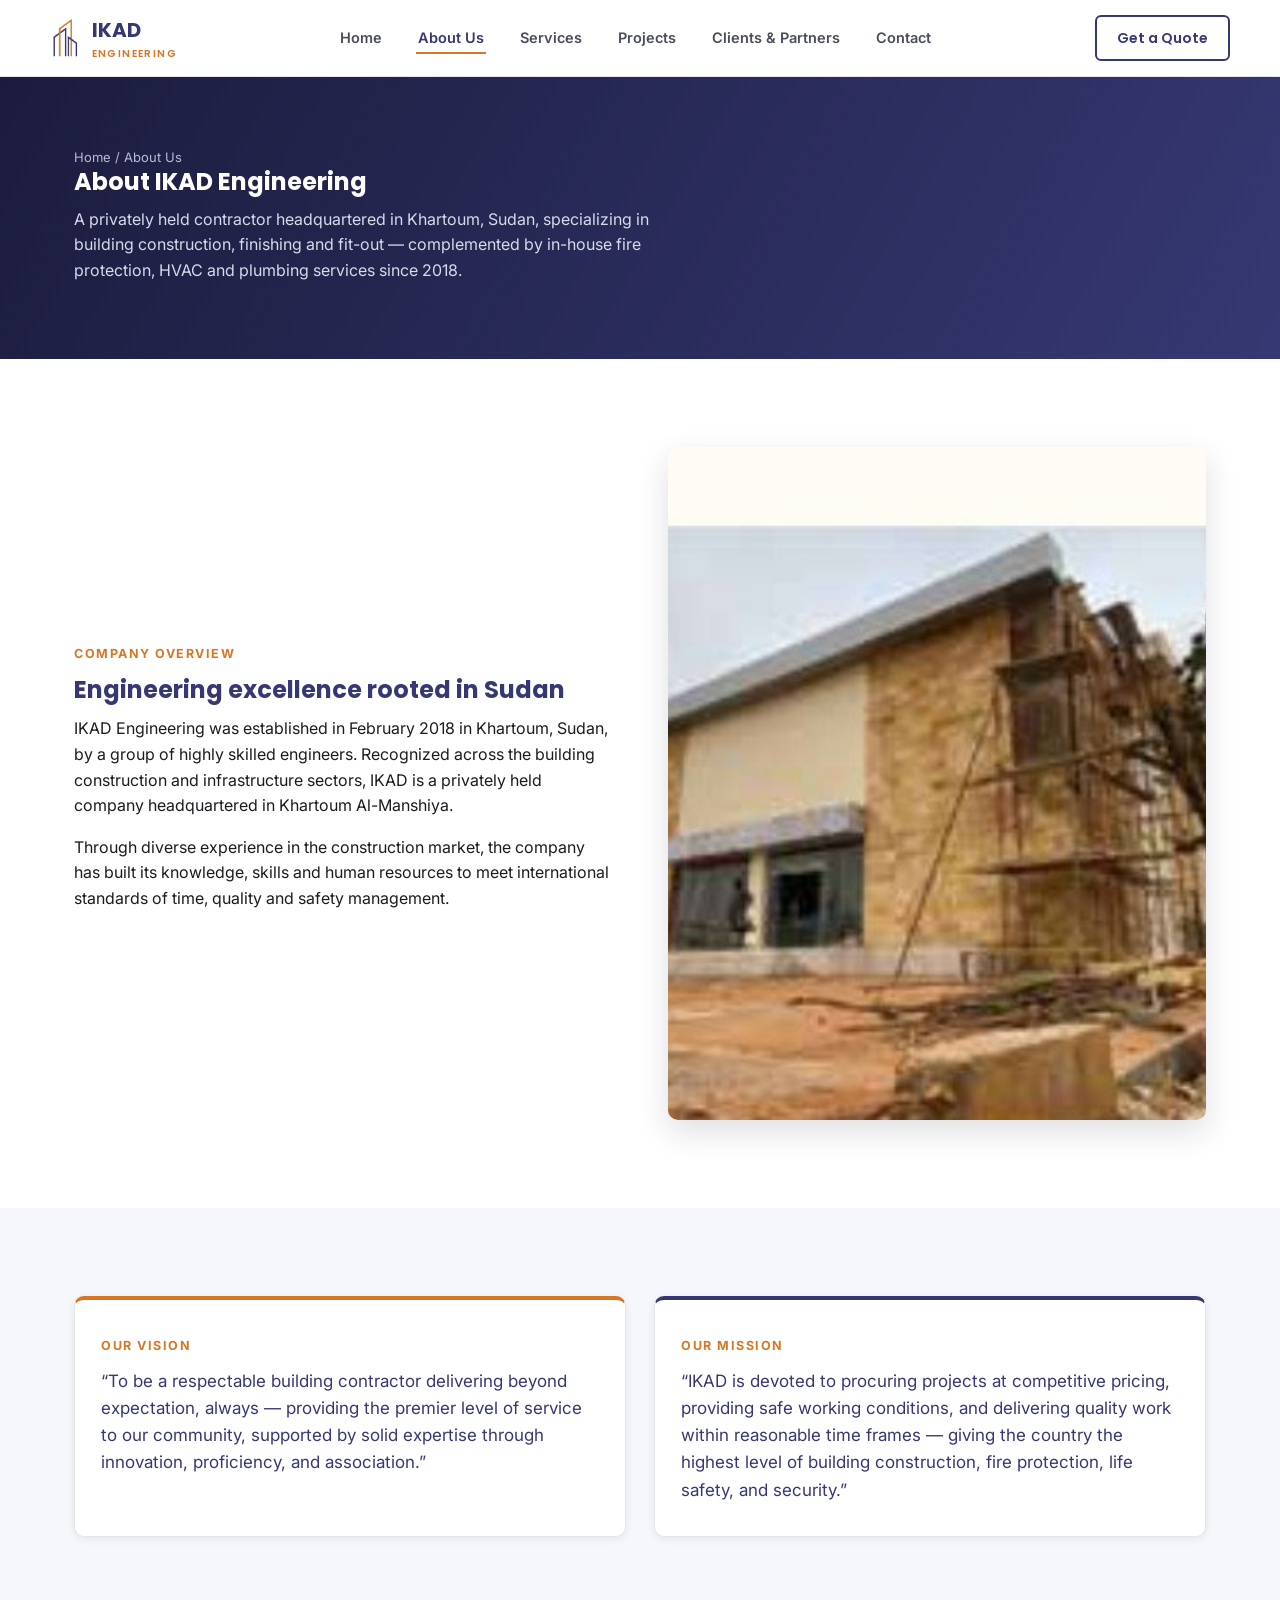
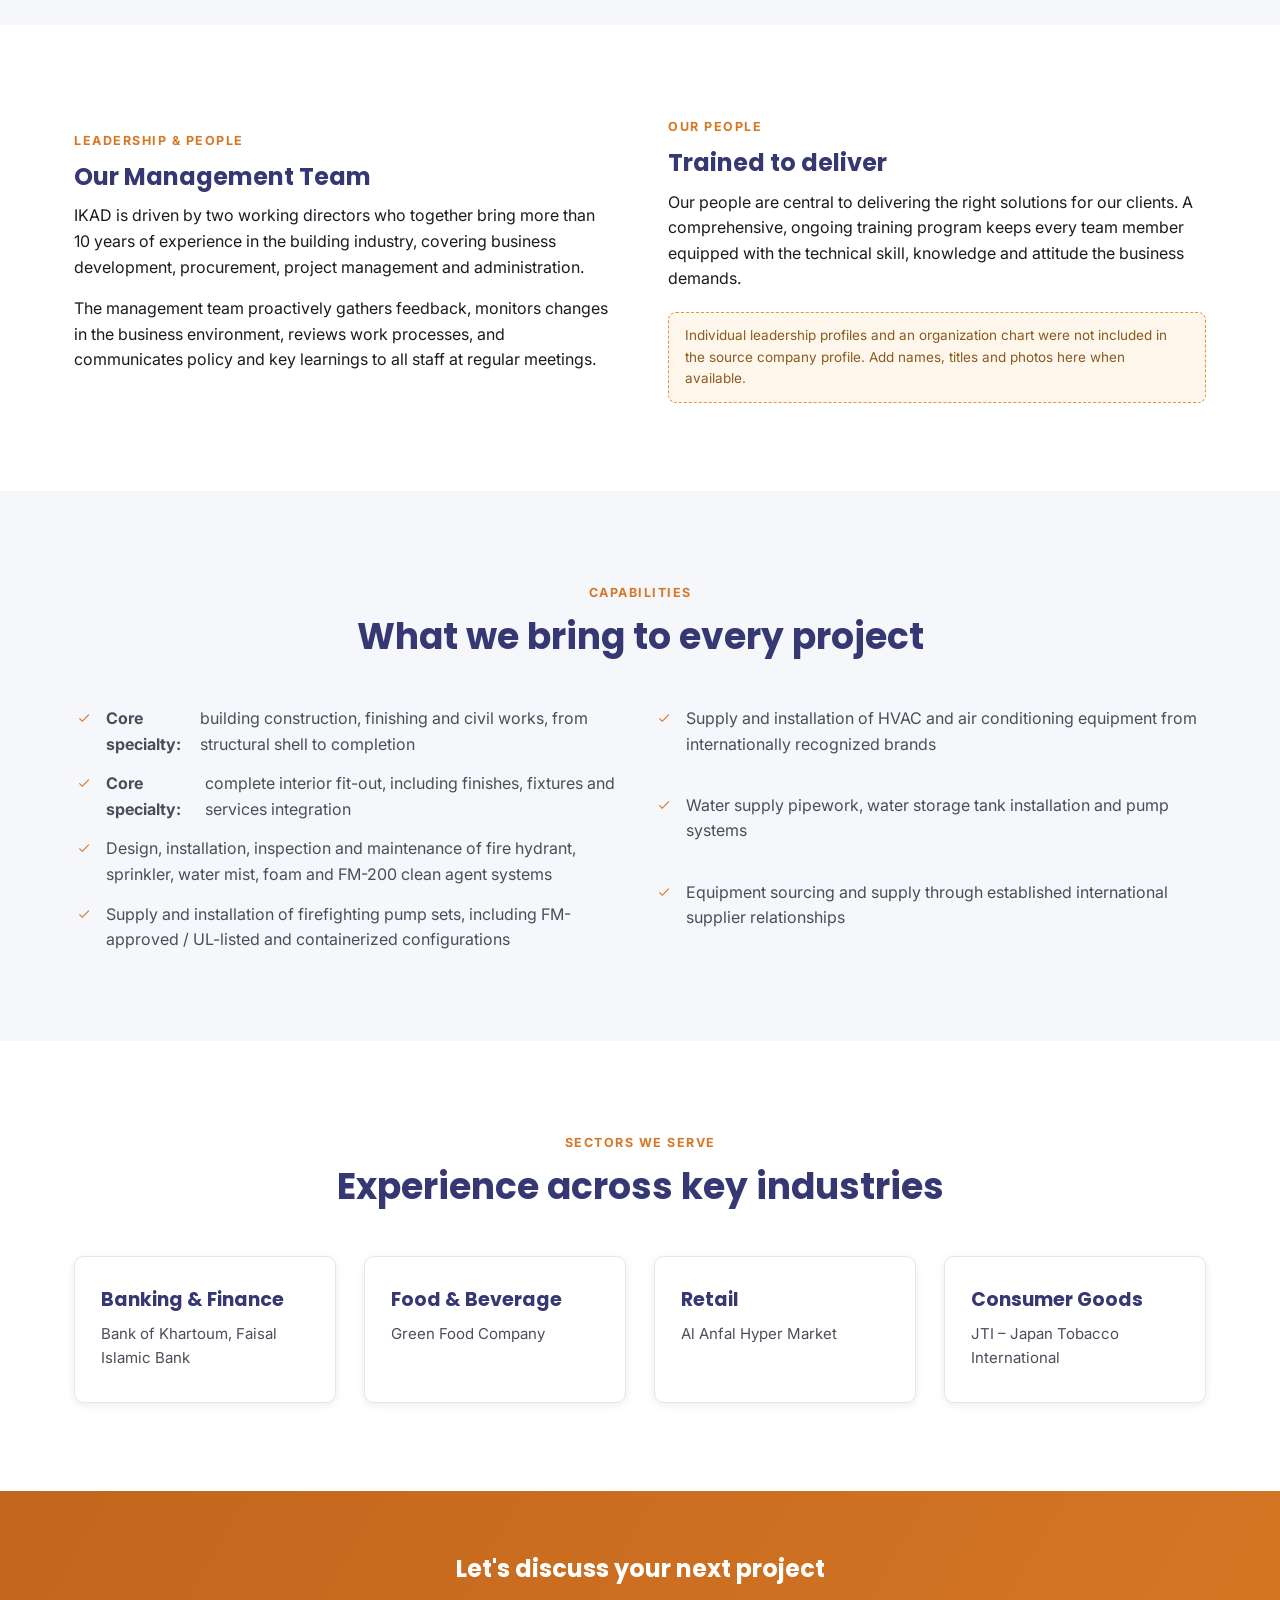
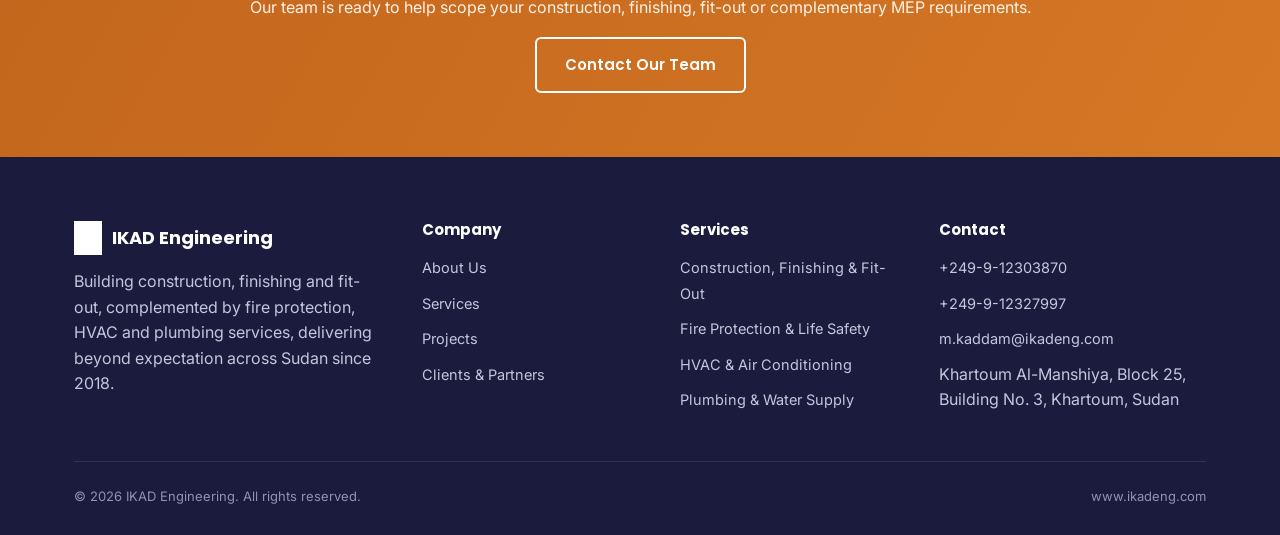
==== commit 2c3b0dc6: "Update About Us heading to reference Sudan instead of Khartoum Co-Authored-By: Claude Sonnet 5 <nore" ====
--- a/about.html
+++ b/about.html
@@ -53,7 +53,7 @@
     <div class="container two-col">
       <div class="reveal">
         <span class="eyebrow">Company Overview</span>
-        <h2>Engineering excellence rooted in Khartoum</h2>
+        <h2>Engineering excellence rooted in Sudan</h2>
         <p>IKAD Engineering was established in February 2018 in Khartoum, Sudan, by a group of highly skilled engineers. Recognized across the building construction and infrastructure sectors, IKAD is a privately held company headquartered in Khartoum Al-Manshiya.</p>
         <p>Through diverse experience in the construction market, the company has built its knowledge, skills and human resources to meet international standards of time, quality and safety management.</p>
       </div>
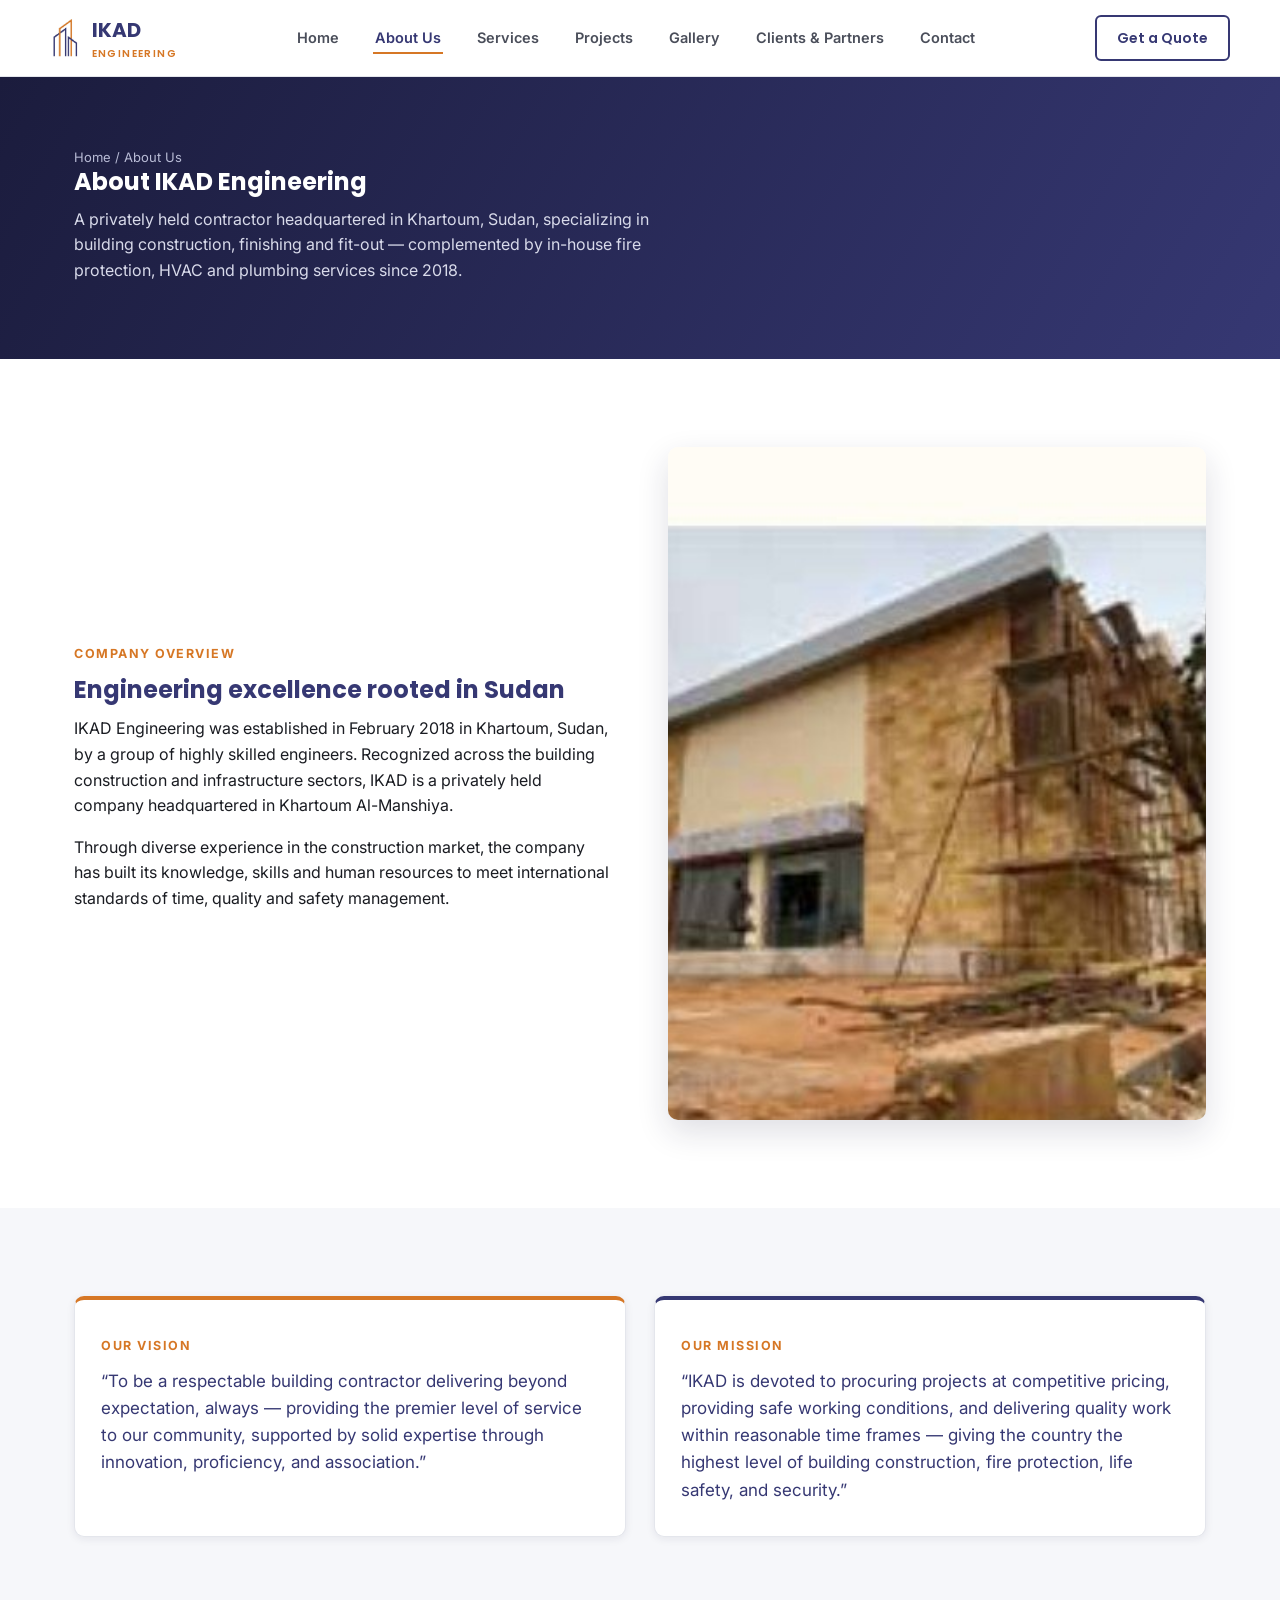
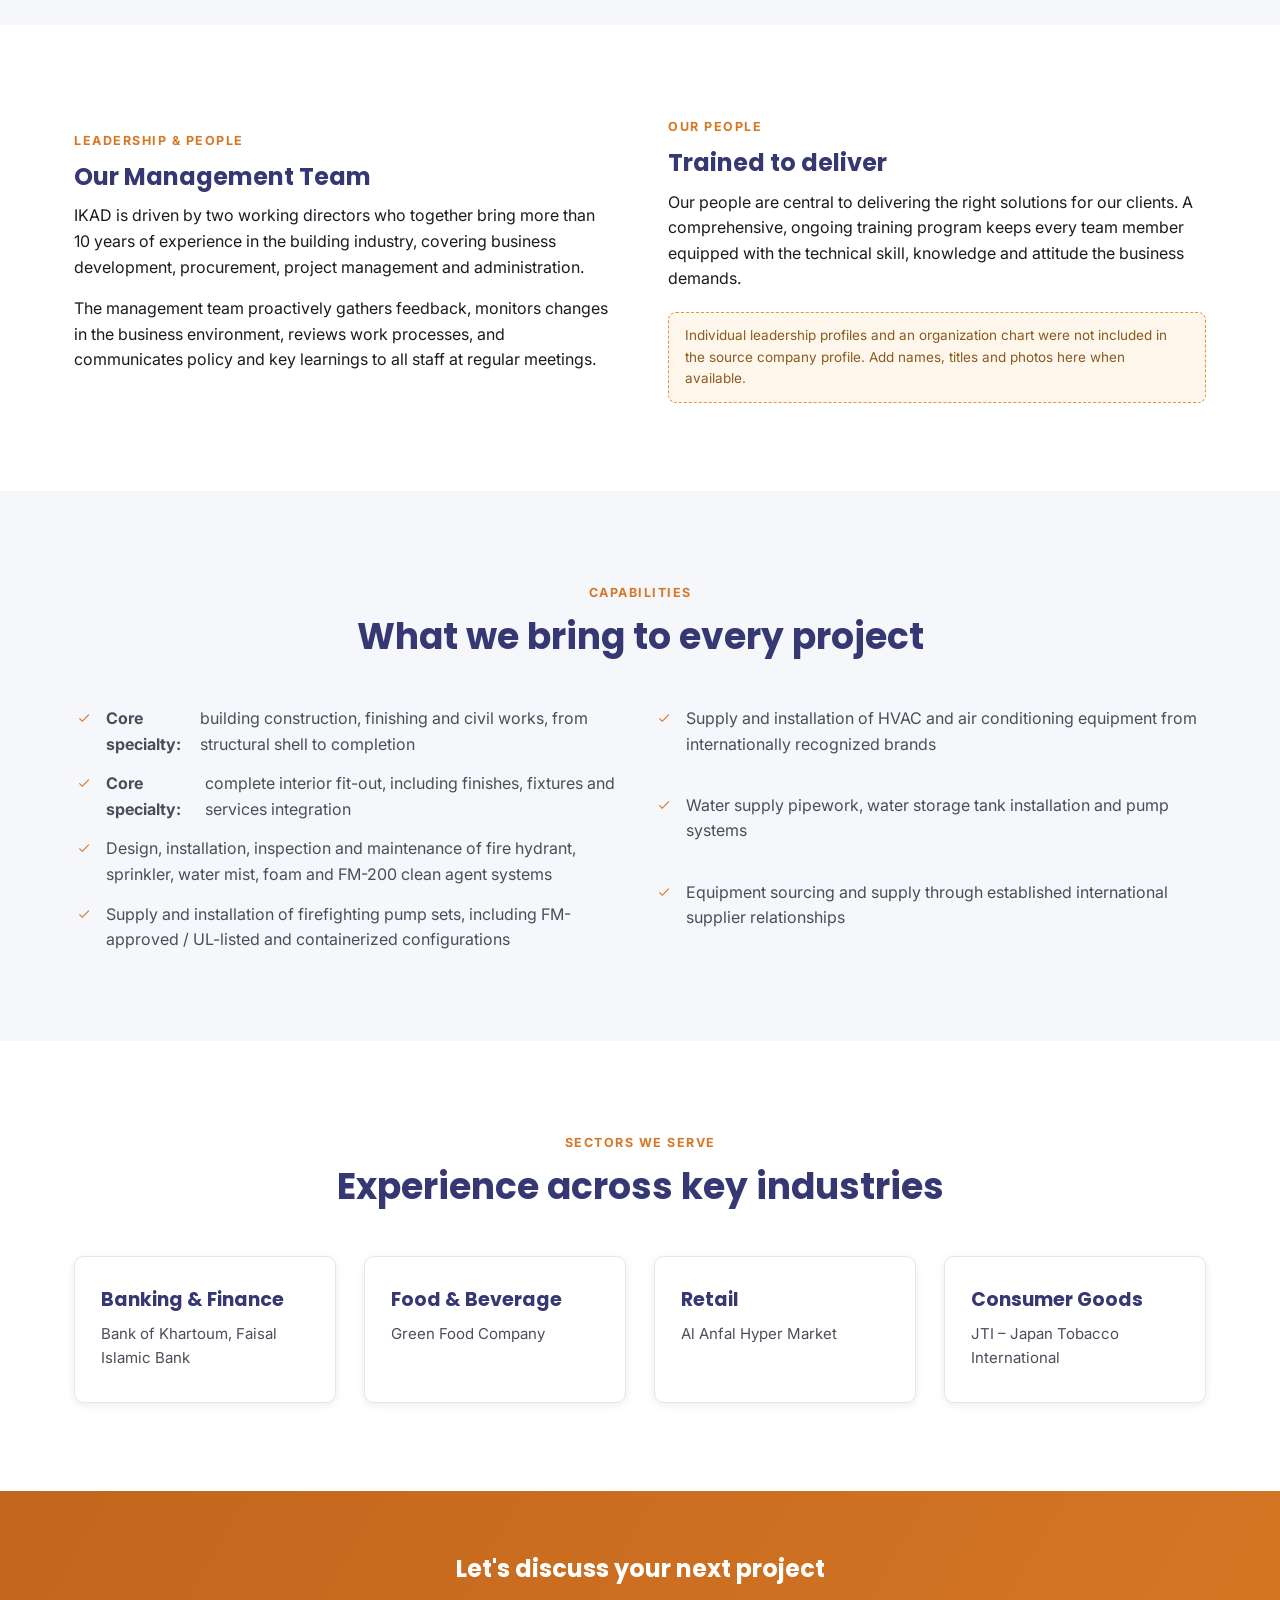
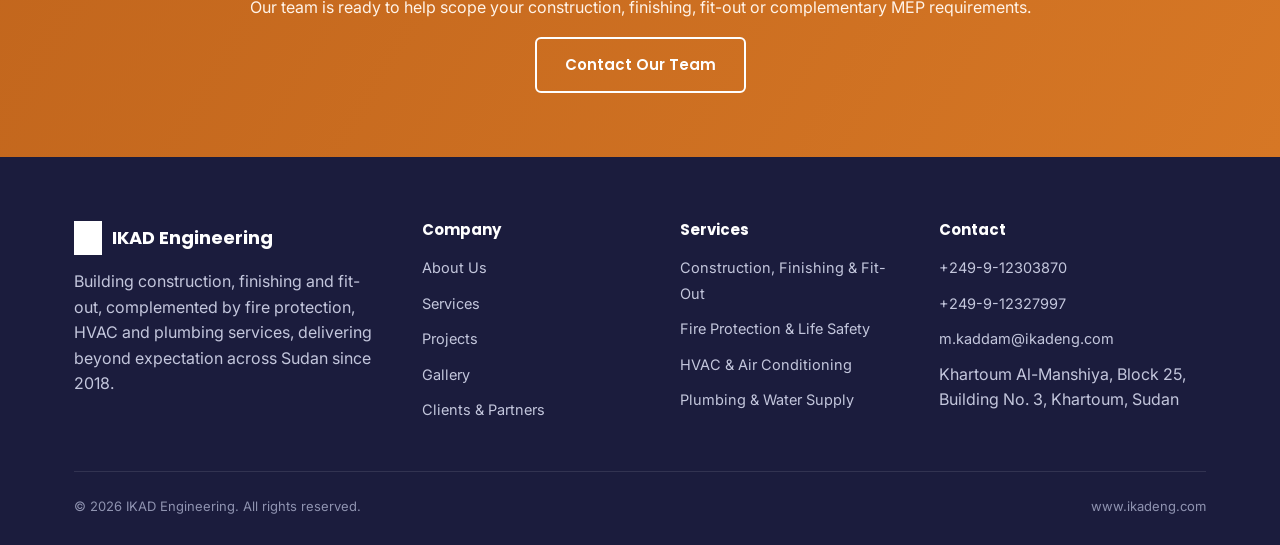
==== commit f418fa7b: "Add Gallery page organized by project New gallery.html groups all project photos under their project" ====
--- a/about.html
+++ b/about.html
@@ -29,6 +29,7 @@
         <li><a href="about.html">About Us</a></li>
         <li><a href="services.html">Services</a></li>
         <li><a href="projects.html">Projects</a></li>
+        <li><a href="gallery.html">Gallery</a></li>
         <li><a href="clients.html">Clients &amp; Partners</a></li>
         <li><a href="contact.html">Contact</a></li>
       </ul>
@@ -157,6 +158,7 @@
           <li><a href="about.html">About Us</a></li>
           <li><a href="services.html">Services</a></li>
           <li><a href="projects.html">Projects</a></li>
+          <li><a href="gallery.html">Gallery</a></li>
           <li><a href="clients.html">Clients &amp; Partners</a></li>
         </ul>
       </div>
--- a/assets/css/style.css
+++ b/assets/css/style.css
@@ -261,3 +261,34 @@
   background:#fff7ec;border:1px dashed var(--orange-400);color:#8a5a1f;font-size:13.5px;
   padding:12px 16px;border-radius:8px;margin-top:20px;
 }
+
+/* Gallery */
+.gallery-project{padding:48px 0;border-bottom:1px solid var(--line);}
+.gallery-project:last-child{border-bottom:none;}
+.gallery-project-head{display:flex;justify-content:space-between;align-items:flex-end;flex-wrap:wrap;gap:12px;margin-bottom:24px;}
+.gallery-project-head h2{margin-bottom:4px;}
+.gallery-project-head .meta{color:var(--ink-soft);font-size:14.5px;}
+.gallery-grid{display:grid;grid-template-columns:repeat(auto-fill,minmax(220px,1fr));gap:16px;}
+.gallery-grid button{
+  border:1px solid var(--line);border-radius:8px;overflow:hidden;padding:0;cursor:zoom-in;
+  background:var(--paper-soft);aspect-ratio:4/3;display:block;width:100%;transition:transform .2s,box-shadow .2s;
+}
+.gallery-grid button:hover{transform:translateY(-3px);box-shadow:var(--shadow-md);}
+.gallery-grid button img{width:100%;height:100%;object-fit:cover;display:block;}
+.gallery-empty-note{color:var(--ink-soft);font-size:14px;font-style:italic;}
+
+/* Lightbox */
+.lightbox{
+  position:fixed;inset:0;background:rgba(20,20,30,.92);z-index:500;display:none;
+  align-items:center;justify-content:center;padding:32px;
+}
+.lightbox.open{display:flex;}
+.lightbox img{max-width:100%;max-height:90vh;border-radius:6px;box-shadow:0 20px 60px rgba(0,0,0,.5);}
+.lightbox-close{
+  position:absolute;top:20px;right:24px;background:rgba(255,255,255,.12);color:#fff;border:none;
+  width:44px;height:44px;border-radius:50%;font-size:22px;cursor:pointer;line-height:1;
+}
+.lightbox-close:hover{background:rgba(255,255,255,.24);}
+.lightbox-caption{
+  position:absolute;bottom:24px;left:0;right:0;text-align:center;color:#fff;font-size:14px;
+}
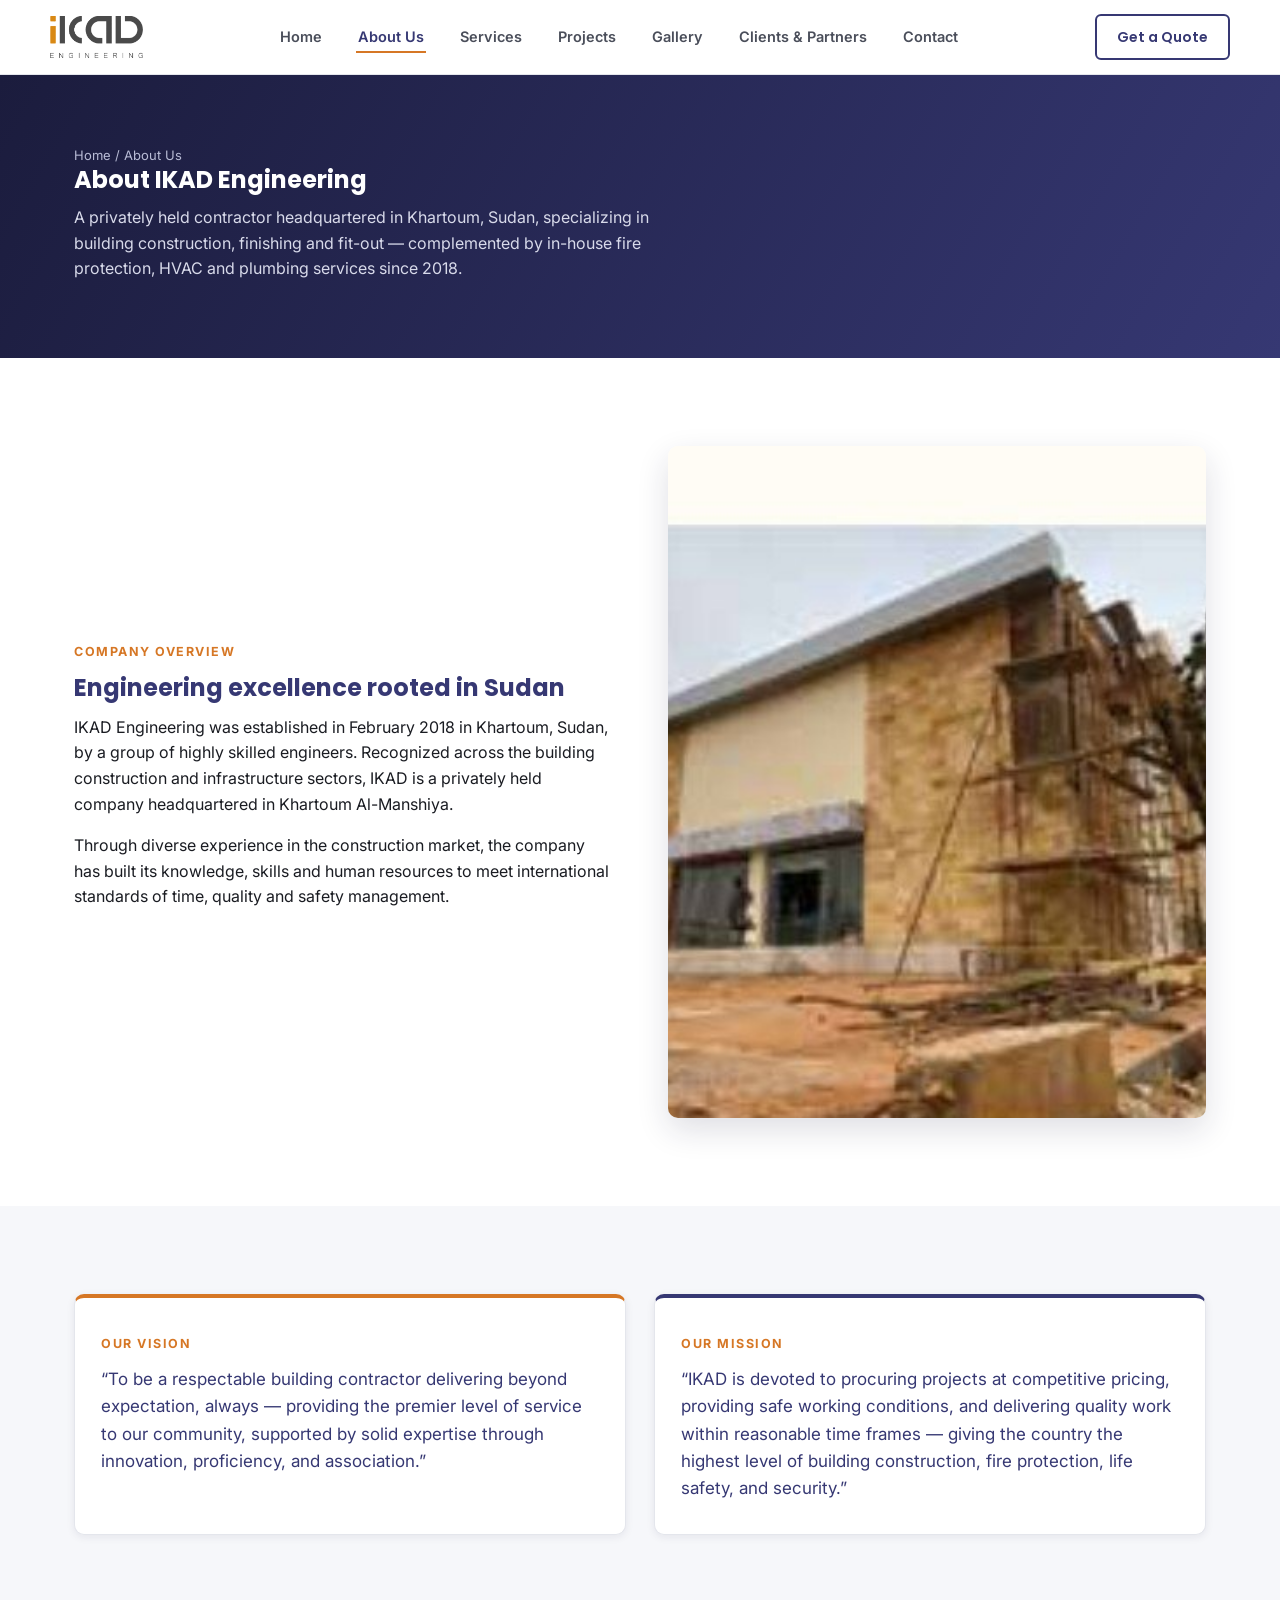
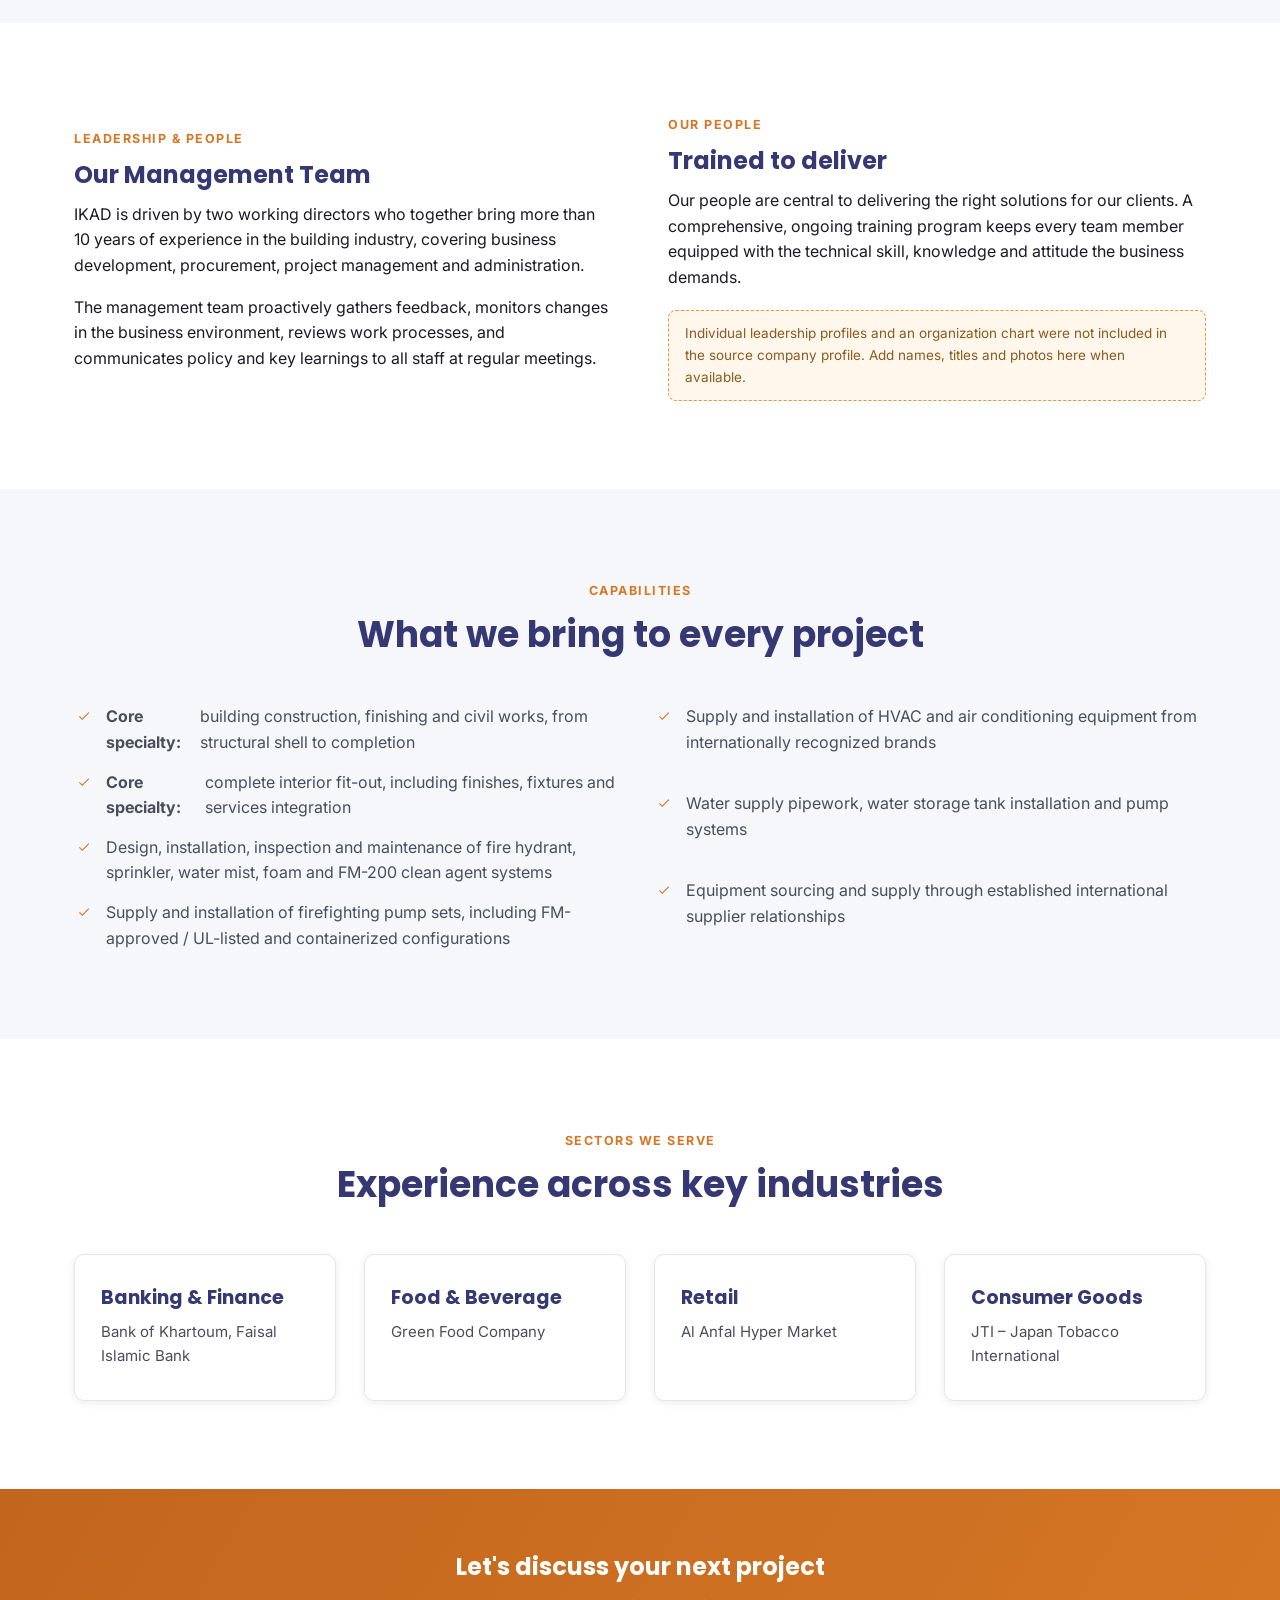
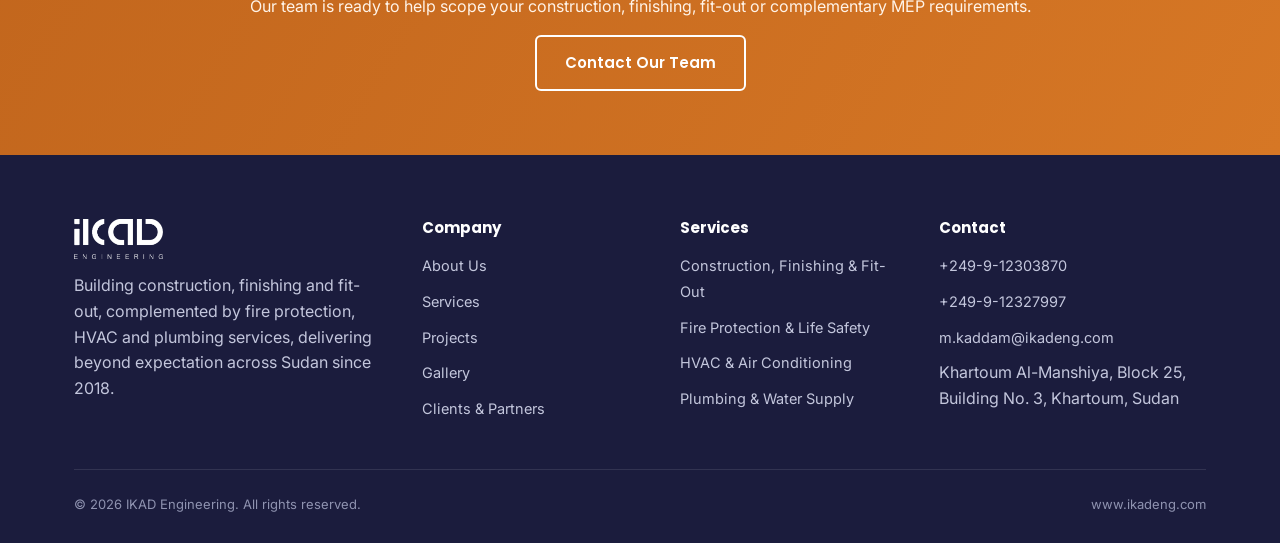
==== commit 4dc54791: "Fix header/footer showing mixed old and new logo styling The header and footer were showing the new " ====
--- a/about.html
+++ b/about.html
@@ -20,8 +20,7 @@
 <header class="site-header">
   <div class="container nav">
     <a href="index.html" class="brand">
-      <img src="assets/img/brand/ikad-icon.png" alt="IKAD Engineering logo" width="38" height="46">
-      <span>IKAD<span class="brand-sub">ENGINEERING</span></span>
+      <img src="assets/img/brand/ikad-logo-full.png" alt="IKAD Engineering logo" width="94" height="42">
     </a>
     <nav aria-label="Primary">
       <ul class="nav-links">
@@ -147,8 +146,7 @@
     <div class="footer-grid">
       <div>
         <div class="footer-brand">
-          <img src="assets/img/brand/ikad-icon.png" alt="">
-          <span>IKAD Engineering</span>
+          <img src="assets/img/brand/ikad-logo-full.png" alt="IKAD Engineering">
         </div>
         <p>Building construction, finishing and fit-out, complemented by fire protection, HVAC and plumbing services, delivering beyond expectation across Sudan since 2018.</p>
       </div>
--- a/assets/css/style.css
+++ b/assets/css/style.css
@@ -62,8 +62,7 @@
 }
 .nav{display:flex;align-items:center;justify-content:space-between;padding:14px 0;}
 .brand{display:flex;align-items:center;gap:10px;font-family:var(--font-head);font-weight:700;font-size:20px;color:var(--navy-700);}
-.brand img{height:38px;width:auto;}
-.brand .brand-sub{display:block;font-size:10px;letter-spacing:.14em;font-weight:600;color:var(--orange-500);}
+.brand img{height:42px;width:auto;}
 .nav-links{display:flex;gap:32px;list-style:none;align-items:center;}
 .nav-links a{font-weight:600;font-size:14.5px;color:var(--ink-soft);padding:6px 2px;border-bottom:2px solid transparent;transition:all .2s;}
 .nav-links a:hover,.nav-links a.active{color:var(--navy-700);border-color:var(--orange-500);}
@@ -223,8 +222,7 @@
 .footer-grid a{font-size:14.5px;color:#c3c6dc;transition:color .2s;}
 .footer-grid a:hover{color:var(--orange-400);}
 .footer-brand{display:flex;align-items:center;gap:10px;margin-bottom:14px;}
-.footer-brand img{height:34px;filter:brightness(0) invert(1);}
-.footer-brand span{font-family:var(--font-head);font-weight:700;color:#fff;font-size:18px;}
+.footer-brand img{height:40px;filter:brightness(0) invert(1);}
 .footer-bottom{border-top:1px solid rgba(255,255,255,.1);padding-top:24px;display:flex;justify-content:space-between;flex-wrap:wrap;gap:12px;font-size:13px;color:#8f93b0;}
 
 /* Sticky mobile call/whatsapp bar */
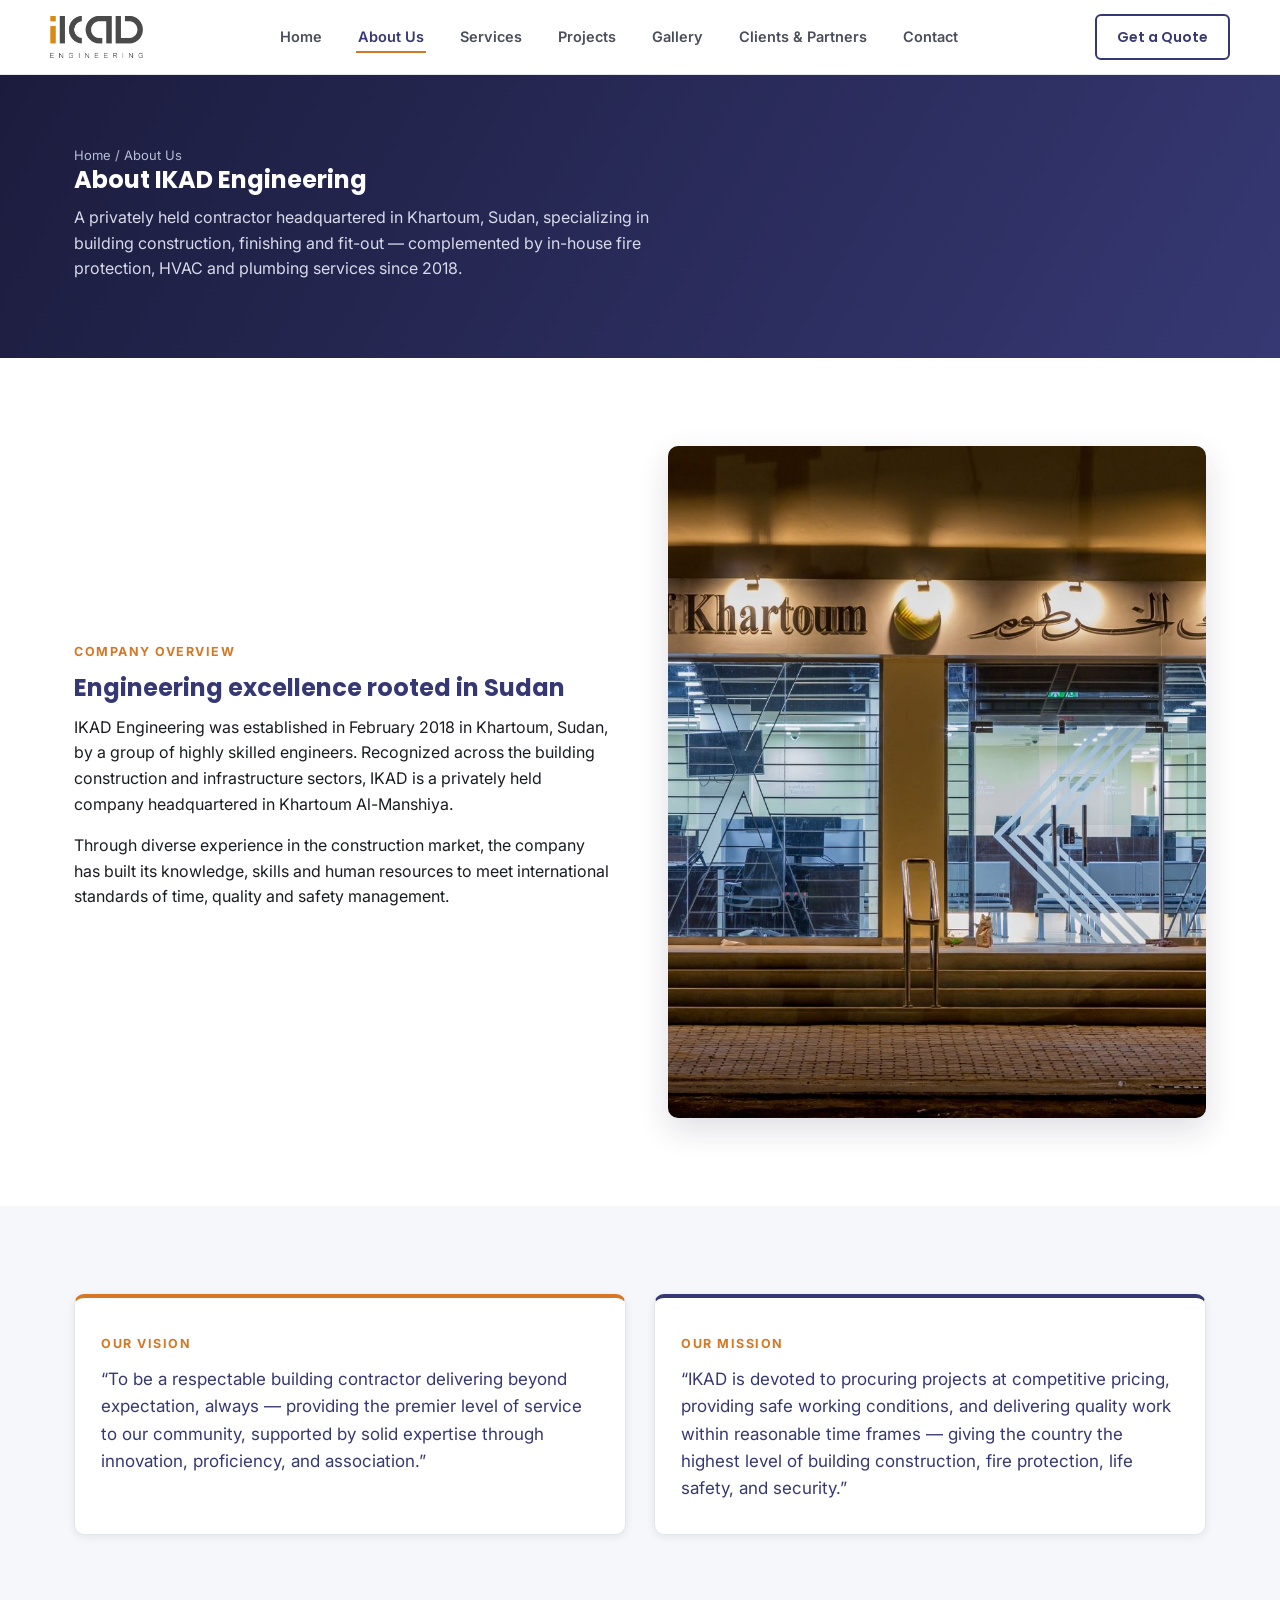
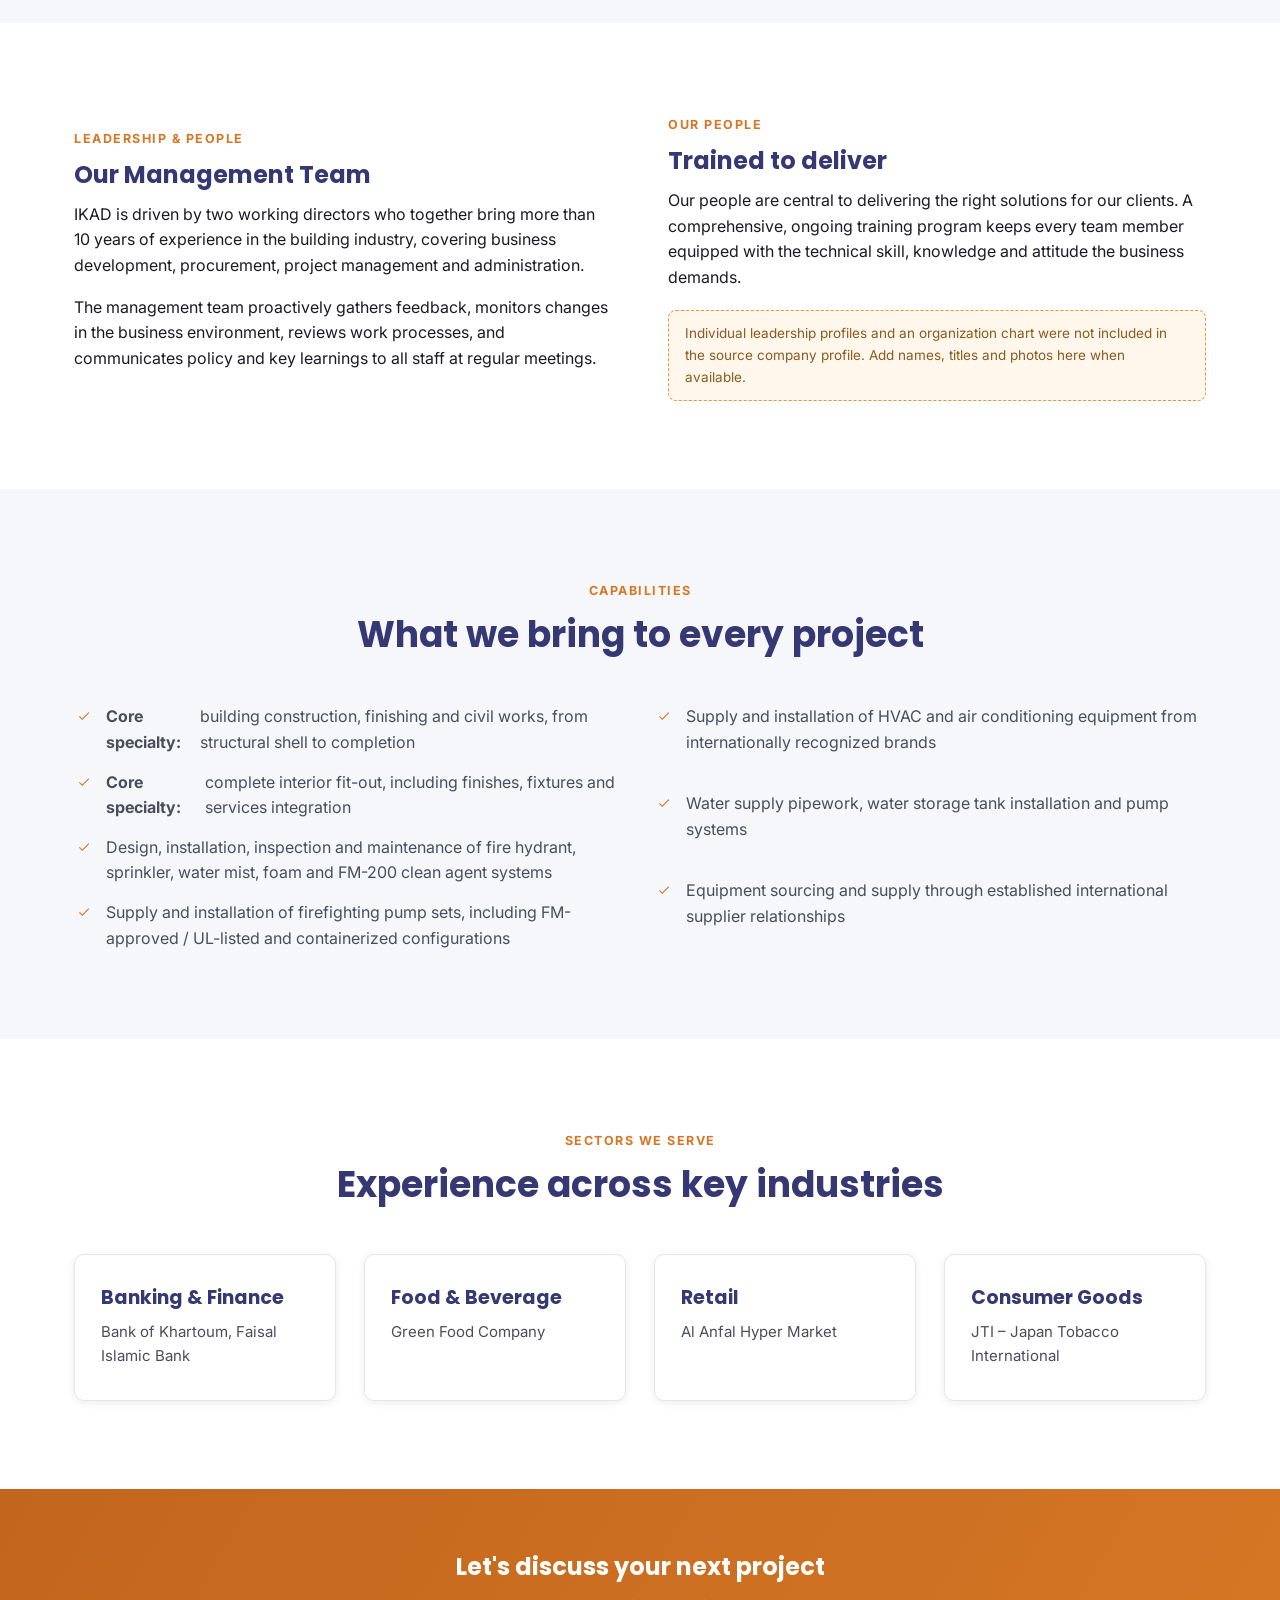
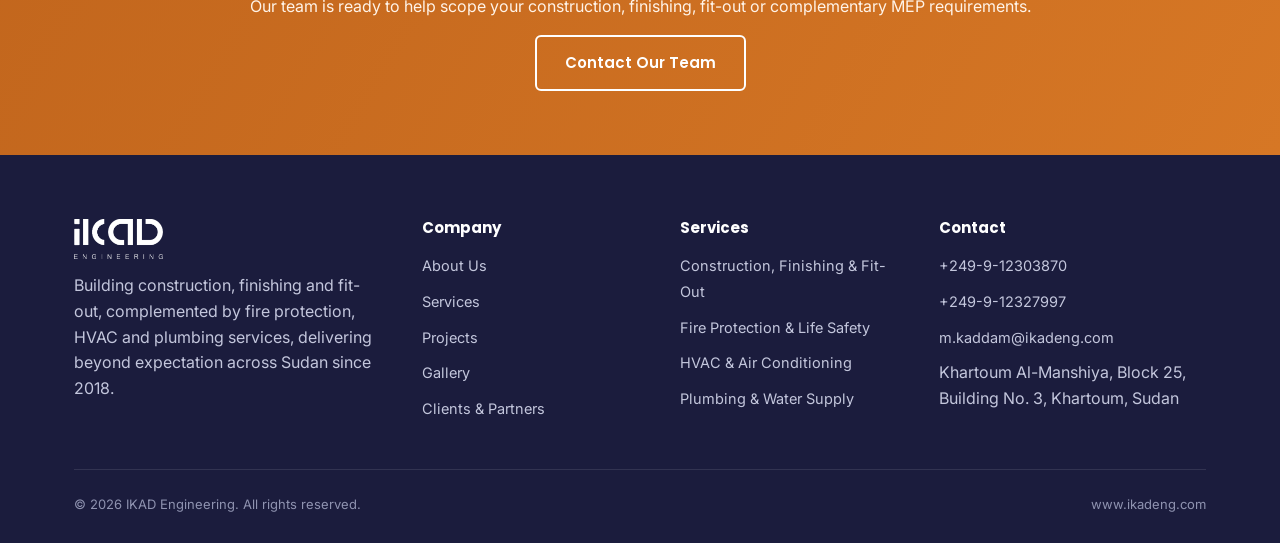
==== commit 23235416: "Replace About page hero photo with Bahri Branch exterior night shot Co-Authored-By: Claude Sonnet 5 " ====
--- a/about.html
+++ b/about.html
@@ -8,7 +8,7 @@
 <link rel="canonical" href="https://www.ikadeng.com/about.html">
 <meta property="og:title" content="About IKAD Engineering">
 <meta property="og:description" content="Our vision, mission, management team and engineering capabilities.">
-<meta property="og:image" content="assets/img/projects/bahri-branch-construction.jpg">
+<meta property="og:image" content="assets/img/projects/bahri-branch-exterior-night.jpg">
 <link rel="icon" type="image/png" href="assets/img/brand/favicon-32.png">
 <link rel="preconnect" href="https://fonts.googleapis.com">
 <link href="https://fonts.googleapis.com/css2?family=Inter:wght@400;500;600;700&family=Poppins:wght@600;700;800&display=swap" rel="stylesheet">
@@ -58,7 +58,7 @@
         <p>Through diverse experience in the construction market, the company has built its knowledge, skills and human resources to meet international standards of time, quality and safety management.</p>
       </div>
       <div class="hero-media reveal">
-        <img src="assets/img/projects/bahri-branch-construction.jpg" alt="Building under construction, part of IKAD Engineering's civil works" loading="lazy">
+        <img src="assets/img/projects/bahri-branch-exterior-night.jpg" alt="Completed Bank of Khartoum branch, part of IKAD Engineering's civil works" loading="lazy">
       </div>
     </div>
   </section>
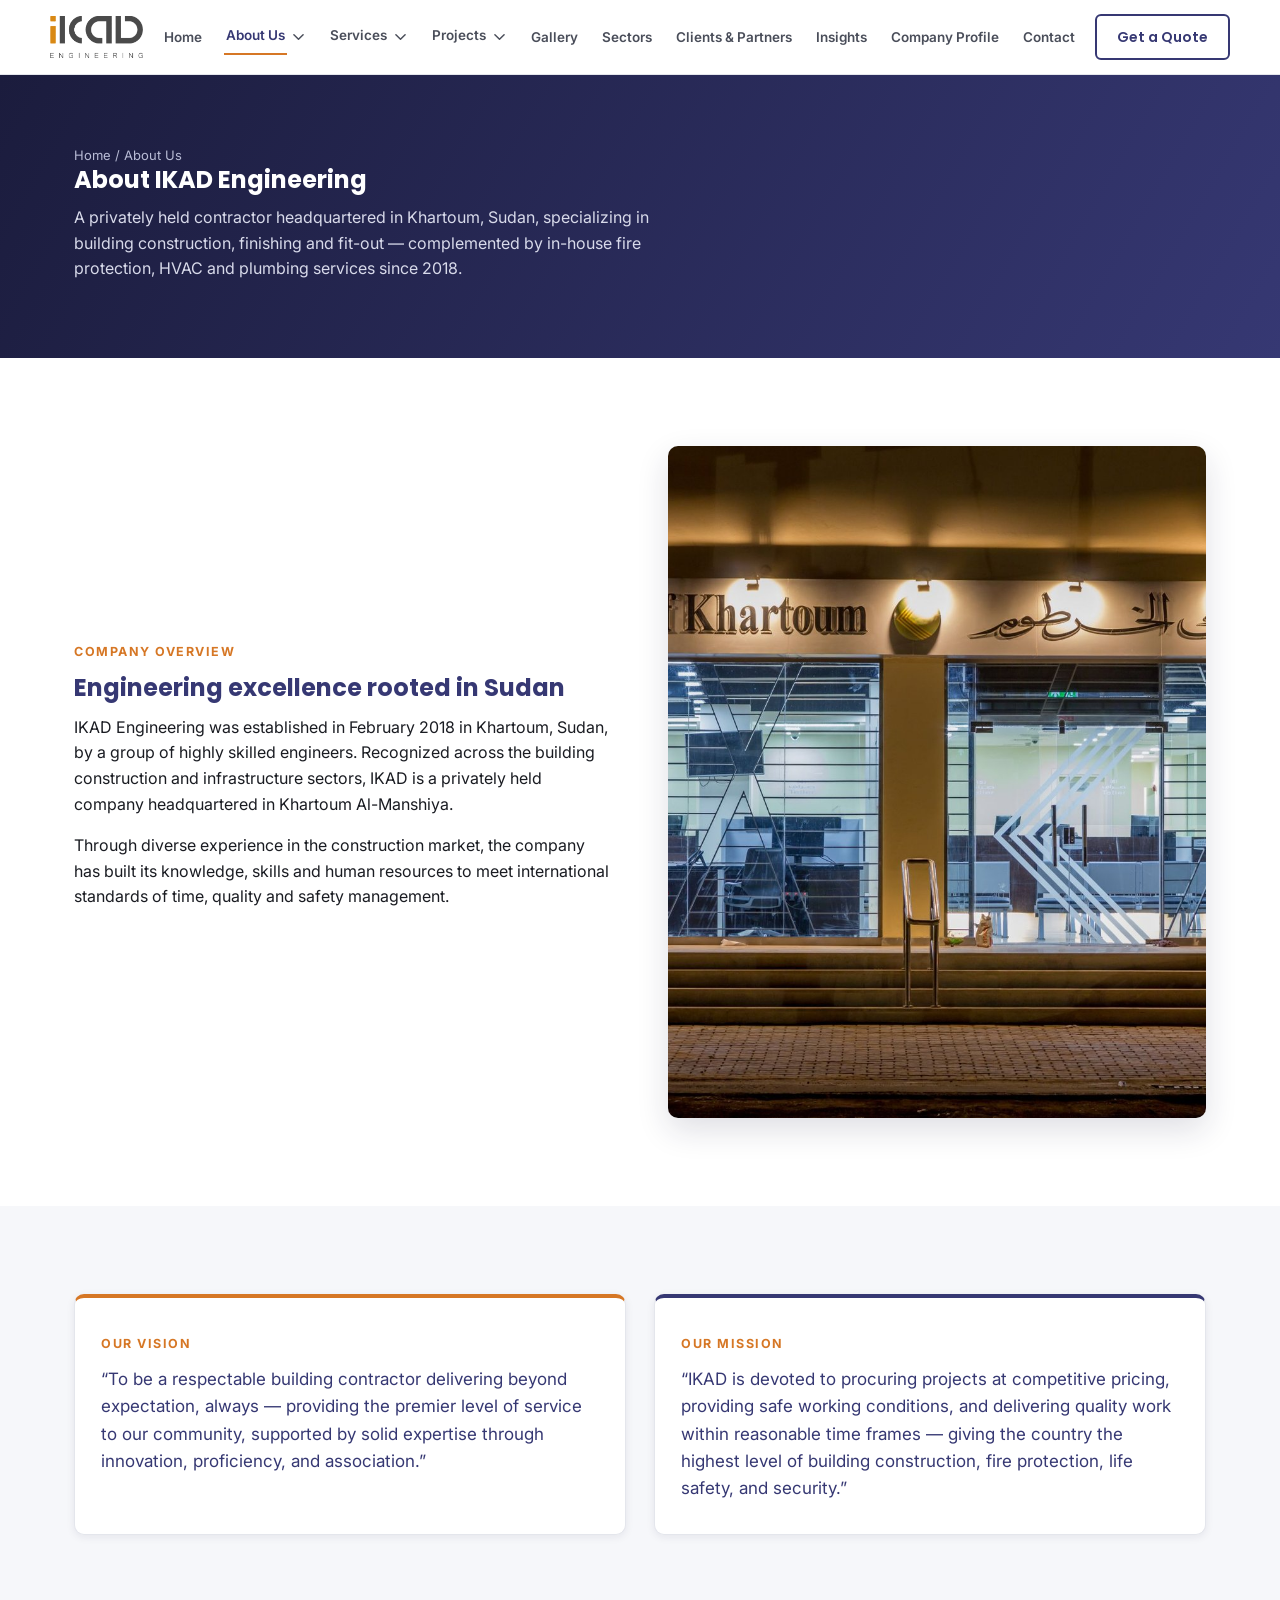
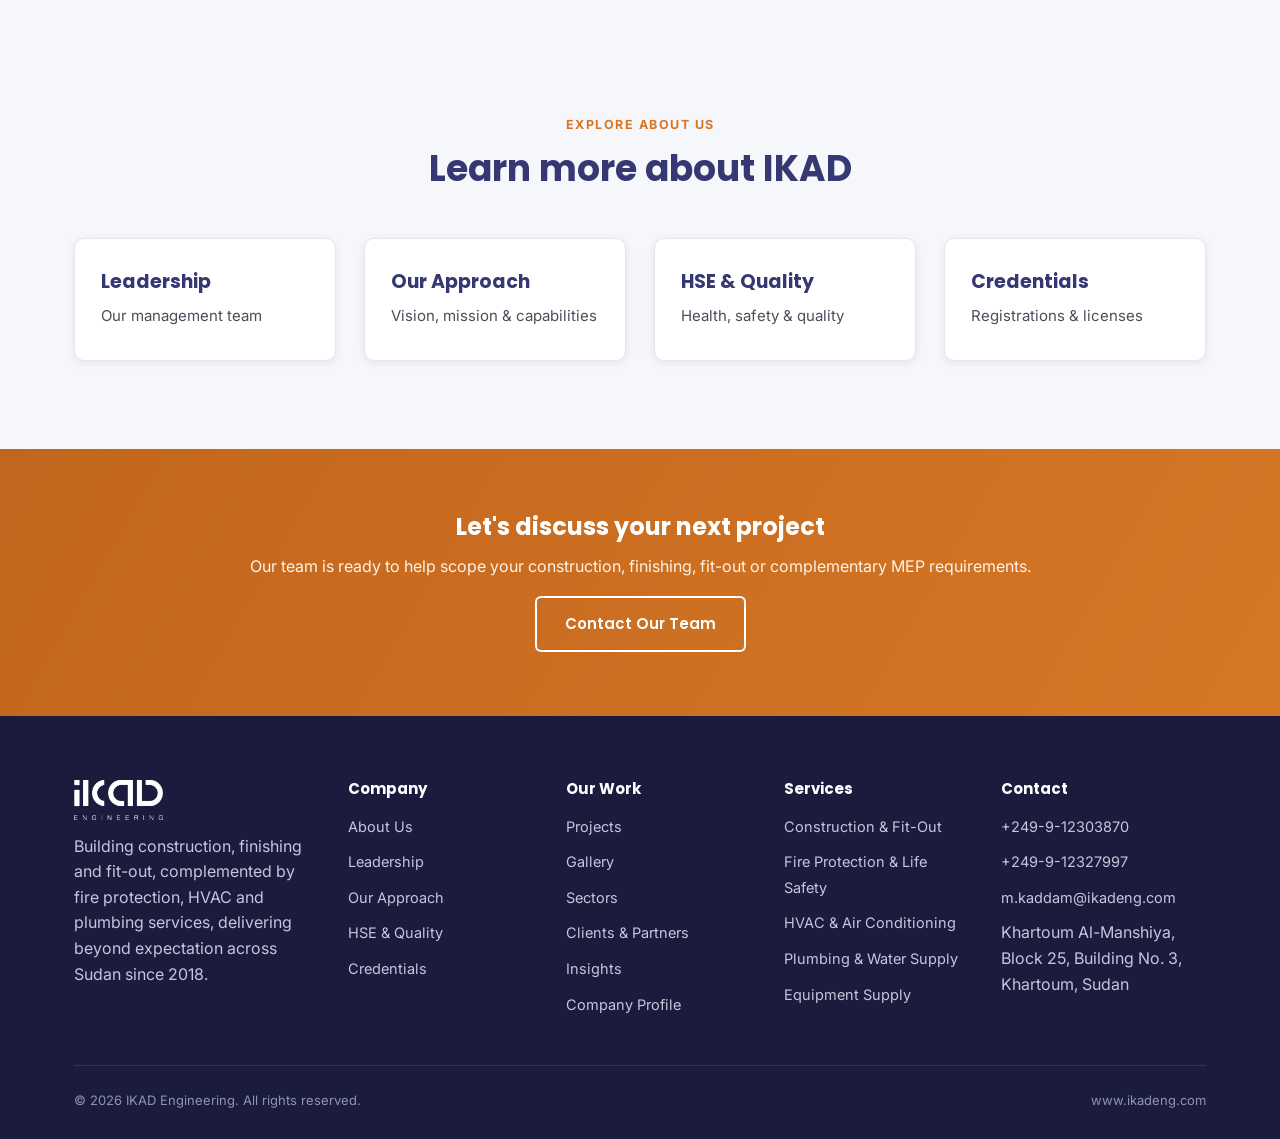
==== commit 9f741a96: "Restructure site navigation and add new sections Add dropdown submenus (About, Services, Projects) w" ====
--- a/about.html
+++ b/about.html
@@ -25,11 +25,46 @@
     <nav aria-label="Primary">
       <ul class="nav-links">
         <li><a href="index.html">Home</a></li>
-        <li><a href="about.html">About Us</a></li>
-        <li><a href="services.html">Services</a></li>
-        <li><a href="projects.html">Projects</a></li>
+        <li class="has-dropdown">
+          <a href="about.html">About Us</a>
+          <button class="dropdown-toggle" type="button" aria-expanded="false" aria-label="Toggle About submenu"><svg viewBox="0 0 12 8" fill="none" xmlns="http://www.w3.org/2000/svg"><path d="M1 1L6 6L11 1" stroke="currentColor" stroke-width="1.6" stroke-linecap="round" stroke-linejoin="round"/></svg></button>
+          <ul class="dropdown-menu">
+            <li><a href="about.html">Company</a></li>
+            <li><a href="leadership.html">Leadership</a></li>
+            <li><a href="approach.html">Our Approach</a></li>
+            <li><a href="hse-quality.html">HSE &amp; Quality</a></li>
+            <li><a href="credentials.html">Credentials</a></li>
+          </ul>
+        </li>
+        <li class="has-dropdown">
+          <a href="services.html">Services</a>
+          <button class="dropdown-toggle" type="button" aria-expanded="false" aria-label="Toggle Services submenu"><svg viewBox="0 0 12 8" fill="none" xmlns="http://www.w3.org/2000/svg"><path d="M1 1L6 6L11 1" stroke="currentColor" stroke-width="1.6" stroke-linecap="round" stroke-linejoin="round"/></svg></button>
+          <ul class="dropdown-menu">
+            <li><a href="services.html#construction">Construction</a></li>
+            <li><a href="services.html#finishing">Finishing &amp; Fit-Out</a></li>
+            <li><a href="services.html#mep">MEP</a></li>
+            <li><a href="services.html#fire-protection">Fire &amp; Life Safety</a></li>
+            <li><a href="services.html#hvac">HVAC</a></li>
+            <li><a href="services.html#plumbing">Plumbing</a></li>
+            <li><a href="services.html#supply">Equipment Supply</a></li>
+          </ul>
+        </li>
+        <li class="has-dropdown">
+          <a href="projects.html">Projects</a>
+          <button class="dropdown-toggle" type="button" aria-expanded="false" aria-label="Toggle Projects submenu"><svg viewBox="0 0 12 8" fill="none" xmlns="http://www.w3.org/2000/svg"><path d="M1 1L6 6L11 1" stroke="currentColor" stroke-width="1.6" stroke-linecap="round" stroke-linejoin="round"/></svg></button>
+          <ul class="dropdown-menu">
+            <li><a href="projects.html#banking">Banking</a></li>
+            <li><a href="projects.html#commercial">Commercial</a></li>
+            <li><a href="projects.html#industrial">Industrial</a></li>
+            <li><a href="projects.html#retail">Retail</a></li>
+            <li><a href="projects.html#fire-protection">Fire Protection</a></li>
+          </ul>
+        </li>
         <li><a href="gallery.html">Gallery</a></li>
+        <li><a href="sectors.html">Sectors</a></li>
         <li><a href="clients.html">Clients &amp; Partners</a></li>
+        <li><a href="insights.html">Insights</a></li>
+        <li><a href="company-profile.html">Company Profile</a></li>
         <li><a href="contact.html">Contact</a></li>
       </ul>
     </nav>
@@ -78,56 +113,17 @@
     </div>
   </section>
 
-  <section>
-    <div class="container two-col">
-      <div class="reveal">
-        <span class="eyebrow">Leadership &amp; People</span>
-        <h2>Our Management Team</h2>
-        <p>IKAD is driven by two working directors who together bring more than 10 years of experience in the building industry, covering business development, procurement, project management and administration.</p>
-        <p>The management team proactively gathers feedback, monitors changes in the business environment, reviews work processes, and communicates policy and key learnings to all staff at regular meetings.</p>
-      </div>
-      <div class="reveal">
-        <span class="eyebrow">Our People</span>
-        <h2>Trained to deliver</h2>
-        <p>Our people are central to delivering the right solutions for our clients. A comprehensive, ongoing training program keeps every team member equipped with the technical skill, knowledge and attitude the business demands.</p>
-        <div class="placeholder-note">Individual leadership profiles and an organization chart were not included in the source company profile. Add names, titles and photos here when available.</div>
-      </div>
-    </div>
-  </section>
-
   <section class="bg-soft">
     <div class="container">
       <div class="section-head center reveal">
-        <span class="eyebrow">Capabilities</span>
-        <h2>What we bring to every project</h2>
-      </div>
-      <div class="grid grid-2">
-        <ul class="check-list reveal">
-          <li><strong>Core specialty:</strong> building construction, finishing and civil works, from structural shell to completion</li>
-          <li><strong>Core specialty:</strong> complete interior fit-out, including finishes, fixtures and services integration</li>
-          <li>Design, installation, inspection and maintenance of fire hydrant, sprinkler, water mist, foam and FM-200 clean agent systems</li>
-          <li>Supply and installation of firefighting pump sets, including FM-approved / UL-listed and containerized configurations</li>
-        </ul>
-        <ul class="check-list reveal">
-          <li>Supply and installation of HVAC and air conditioning equipment from internationally recognized brands</li>
-          <li>Water supply pipework, water storage tank installation and pump systems</li>
-          <li>Equipment sourcing and supply through established international supplier relationships</li>
-        </ul>
-      </div>
-    </div>
-  </section>
-
-  <section>
-    <div class="container">
-      <div class="section-head center reveal">
-        <span class="eyebrow">Sectors We Serve</span>
-        <h2>Experience across key industries</h2>
+        <span class="eyebrow">Explore About Us</span>
+        <h2>Learn more about IKAD</h2>
       </div>
       <div class="grid grid-4">
-        <div class="card reveal"><h3>Banking &amp; Finance</h3><p>Bank of Khartoum, Faisal Islamic Bank</p></div>
-        <div class="card reveal"><h3>Food &amp; Beverage</h3><p>Green Food Company</p></div>
-        <div class="card reveal"><h3>Retail</h3><p>Al Anfal Hyper Market</p></div>
-        <div class="card reveal"><h3>Consumer Goods</h3><p>JTI &ndash; Japan Tobacco International</p></div>
+        <a class="card reveal" href="leadership.html" style="display:block;color:inherit;text-decoration:none;"><h3>Leadership</h3><p>Our management team</p></a>
+        <a class="card reveal" href="approach.html" style="display:block;color:inherit;text-decoration:none;"><h3>Our Approach</h3><p>Vision, mission &amp; capabilities</p></a>
+        <a class="card reveal" href="hse-quality.html" style="display:block;color:inherit;text-decoration:none;"><h3>HSE &amp; Quality</h3><p>Health, safety &amp; quality</p></a>
+        <a class="card reveal" href="credentials.html" style="display:block;color:inherit;text-decoration:none;"><h3>Credentials</h3><p>Registrations &amp; licenses</p></a>
       </div>
     </div>
   </section>
@@ -154,19 +150,31 @@
         <h4>Company</h4>
         <ul>
           <li><a href="about.html">About Us</a></li>
-          <li><a href="services.html">Services</a></li>
+          <li><a href="leadership.html">Leadership</a></li>
+          <li><a href="approach.html">Our Approach</a></li>
+          <li><a href="hse-quality.html">HSE &amp; Quality</a></li>
+          <li><a href="credentials.html">Credentials</a></li>
+        </ul>
+      </div>
+      <div>
+        <h4>Our Work</h4>
+        <ul>
           <li><a href="projects.html">Projects</a></li>
           <li><a href="gallery.html">Gallery</a></li>
+          <li><a href="sectors.html">Sectors</a></li>
           <li><a href="clients.html">Clients &amp; Partners</a></li>
+          <li><a href="insights.html">Insights</a></li>
+          <li><a href="company-profile.html">Company Profile</a></li>
         </ul>
       </div>
       <div>
         <h4>Services</h4>
         <ul>
-          <li><a href="services.html#construction">Construction, Finishing &amp; Fit-Out</a></li>
+          <li><a href="services.html#construction">Construction &amp; Fit-Out</a></li>
           <li><a href="services.html#fire-protection">Fire Protection &amp; Life Safety</a></li>
           <li><a href="services.html#hvac">HVAC &amp; Air Conditioning</a></li>
           <li><a href="services.html#plumbing">Plumbing &amp; Water Supply</a></li>
+          <li><a href="services.html#supply">Equipment Supply</a></li>
         </ul>
       </div>
       <div>
--- a/assets/css/style.css
+++ b/assets/css/style.css
@@ -22,7 +22,7 @@
 }
 
 *,*::before,*::after{box-sizing:border-box;}
-html{scroll-behavior:smooth;}
+html{scroll-behavior:smooth;scroll-padding-top:90px;}
 body{
   margin:0;
   font-family:var(--font-body);
@@ -63,23 +63,43 @@
 .nav{display:flex;align-items:center;justify-content:space-between;padding:14px 0;}
 .brand{display:flex;align-items:center;gap:10px;font-family:var(--font-head);font-weight:700;font-size:20px;color:var(--navy-700);}
 .brand img{height:42px;width:auto;}
-.nav-links{display:flex;gap:32px;list-style:none;align-items:center;}
-.nav-links a{font-weight:600;font-size:14.5px;color:var(--ink-soft);padding:6px 2px;border-bottom:2px solid transparent;transition:all .2s;}
+.nav-links{display:flex;gap:20px;list-style:none;align-items:center;flex-wrap:wrap;}
+.nav-links a{font-weight:600;font-size:13.5px;color:var(--ink-soft);padding:6px 2px;border-bottom:2px solid transparent;transition:all .2s;white-space:nowrap;}
 .nav-links a:hover,.nav-links a.active{color:var(--navy-700);border-color:var(--orange-500);}
 .nav-cta{display:flex;align-items:center;gap:14px;}
 .nav-cta .btn{padding:10px 20px;font-size:14px;}
 .nav-toggle{display:none;background:none;border:none;cursor:pointer;padding:6px;}
 .nav-toggle span{display:block;width:24px;height:2px;background:var(--navy-700);margin:5px 0;transition:.2s;}
 
+.has-dropdown{position:relative;display:flex;align-items:center;gap:2px;}
+.dropdown-toggle{background:none;border:none;cursor:pointer;padding:4px;color:var(--ink-soft);display:flex;}
+.dropdown-toggle svg{width:11px;height:11px;transition:transform .2s;}
+.has-dropdown.open .dropdown-toggle svg{transform:rotate(180deg);}
+.dropdown-menu{list-style:none;display:none;margin:0;padding:0;}
+.has-dropdown.open .dropdown-menu{display:block;}
+
+@media (min-width:961px){
+  .dropdown-menu{
+    position:absolute;top:100%;left:0;background:#fff;border:1px solid var(--line);border-radius:10px;
+    box-shadow:0 16px 40px rgba(20,20,60,.14);padding:8px;min-width:220px;margin-top:14px;z-index:50;
+  }
+  .dropdown-menu li{margin:0;}
+  .dropdown-menu a{display:block;padding:9px 12px;border-radius:6px;font-size:13.5px;border-bottom:none !important;white-space:normal;}
+  .dropdown-menu a:hover{background:var(--orange-100);color:var(--navy-700);}
+}
+
 @media (max-width:960px){
   .nav-links{
     position:fixed;top:64px;right:0;left:0;height:calc(100vh - 64px);background:#fff;flex-direction:column;
-    padding:32px 24px;gap:20px;transform:translateX(100%);transition:transform .25s ease;
+    align-items:flex-start;padding:32px 24px;gap:20px;transform:translateX(100%);transition:transform .25s ease;
     overflow-y:auto;
   }
   .nav-links.open{transform:translateX(0);}
   .nav-toggle{display:block;}
   .nav-cta .btn-outline-dark{display:none;}
+  .has-dropdown{flex-direction:column;align-items:flex-start;width:100%;}
+  .dropdown-menu{width:100%;padding-left:14px;margin-top:12px;border-left:2px solid var(--line);}
+  .has-dropdown.open .dropdown-menu{display:flex;flex-direction:column;gap:14px;}
 }
 
 /* Hero */
@@ -214,9 +234,10 @@
 
 /* Footer */
 .site-footer{background:var(--navy-900);color:#c3c6dc;padding:64px 0 28px;}
-.footer-grid{display:grid;grid-template-columns:1.4fr 1fr 1fr 1.2fr;gap:36px;margin-bottom:48px;}
-@media (max-width:860px){.footer-grid{grid-template-columns:1fr 1fr;}}
-@media (max-width:520px){.footer-grid{grid-template-columns:1fr;}}
+.footer-grid{display:grid;grid-template-columns:1.3fr 1fr 1fr 1fr 1.1fr;gap:32px;margin-bottom:48px;}
+@media (max-width:1080px){.footer-grid{grid-template-columns:1fr 1fr 1fr;}}
+@media (max-width:640px){.footer-grid{grid-template-columns:1fr 1fr;}}
+@media (max-width:420px){.footer-grid{grid-template-columns:1fr;}}
 .footer-grid h4{color:#fff;font-size:15px;margin-bottom:16px;}
 .footer-grid ul{list-style:none;display:grid;gap:10px;}
 .footer-grid a{font-size:14.5px;color:#c3c6dc;transition:color .2s;}
